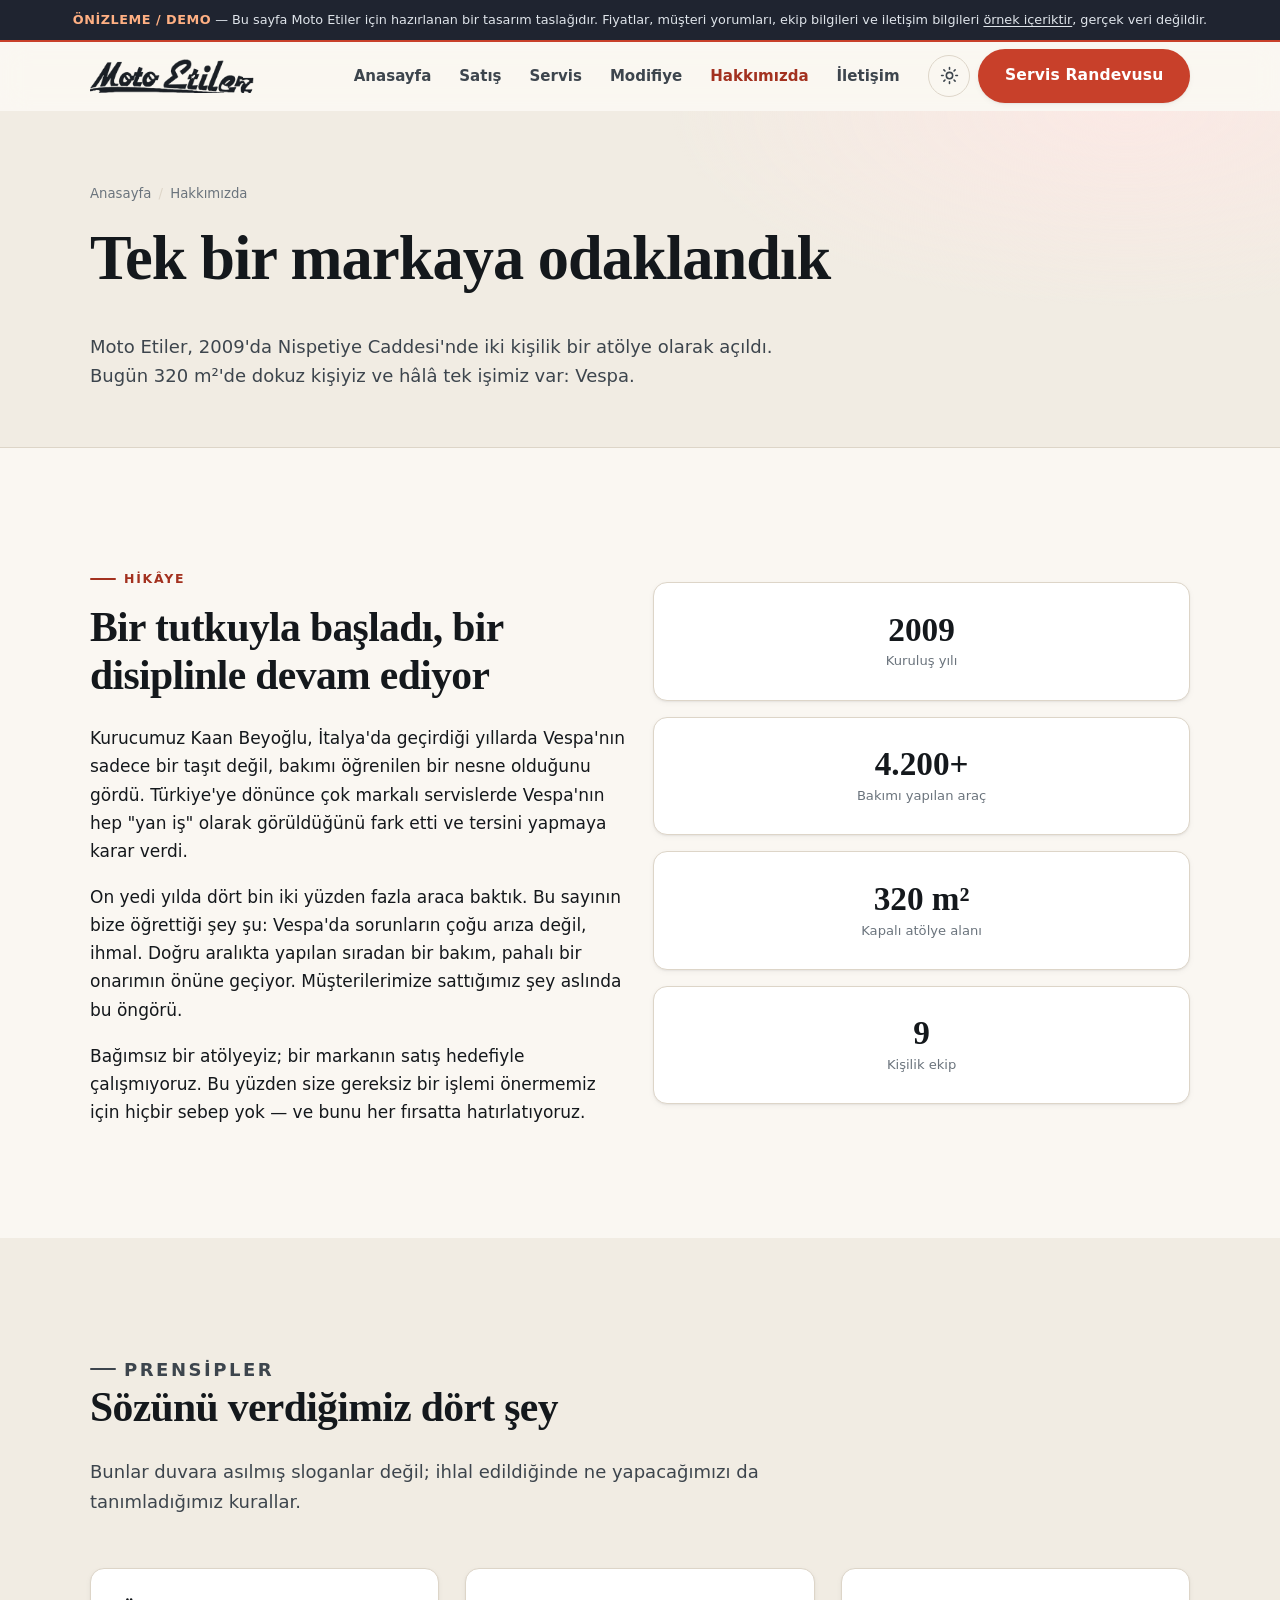
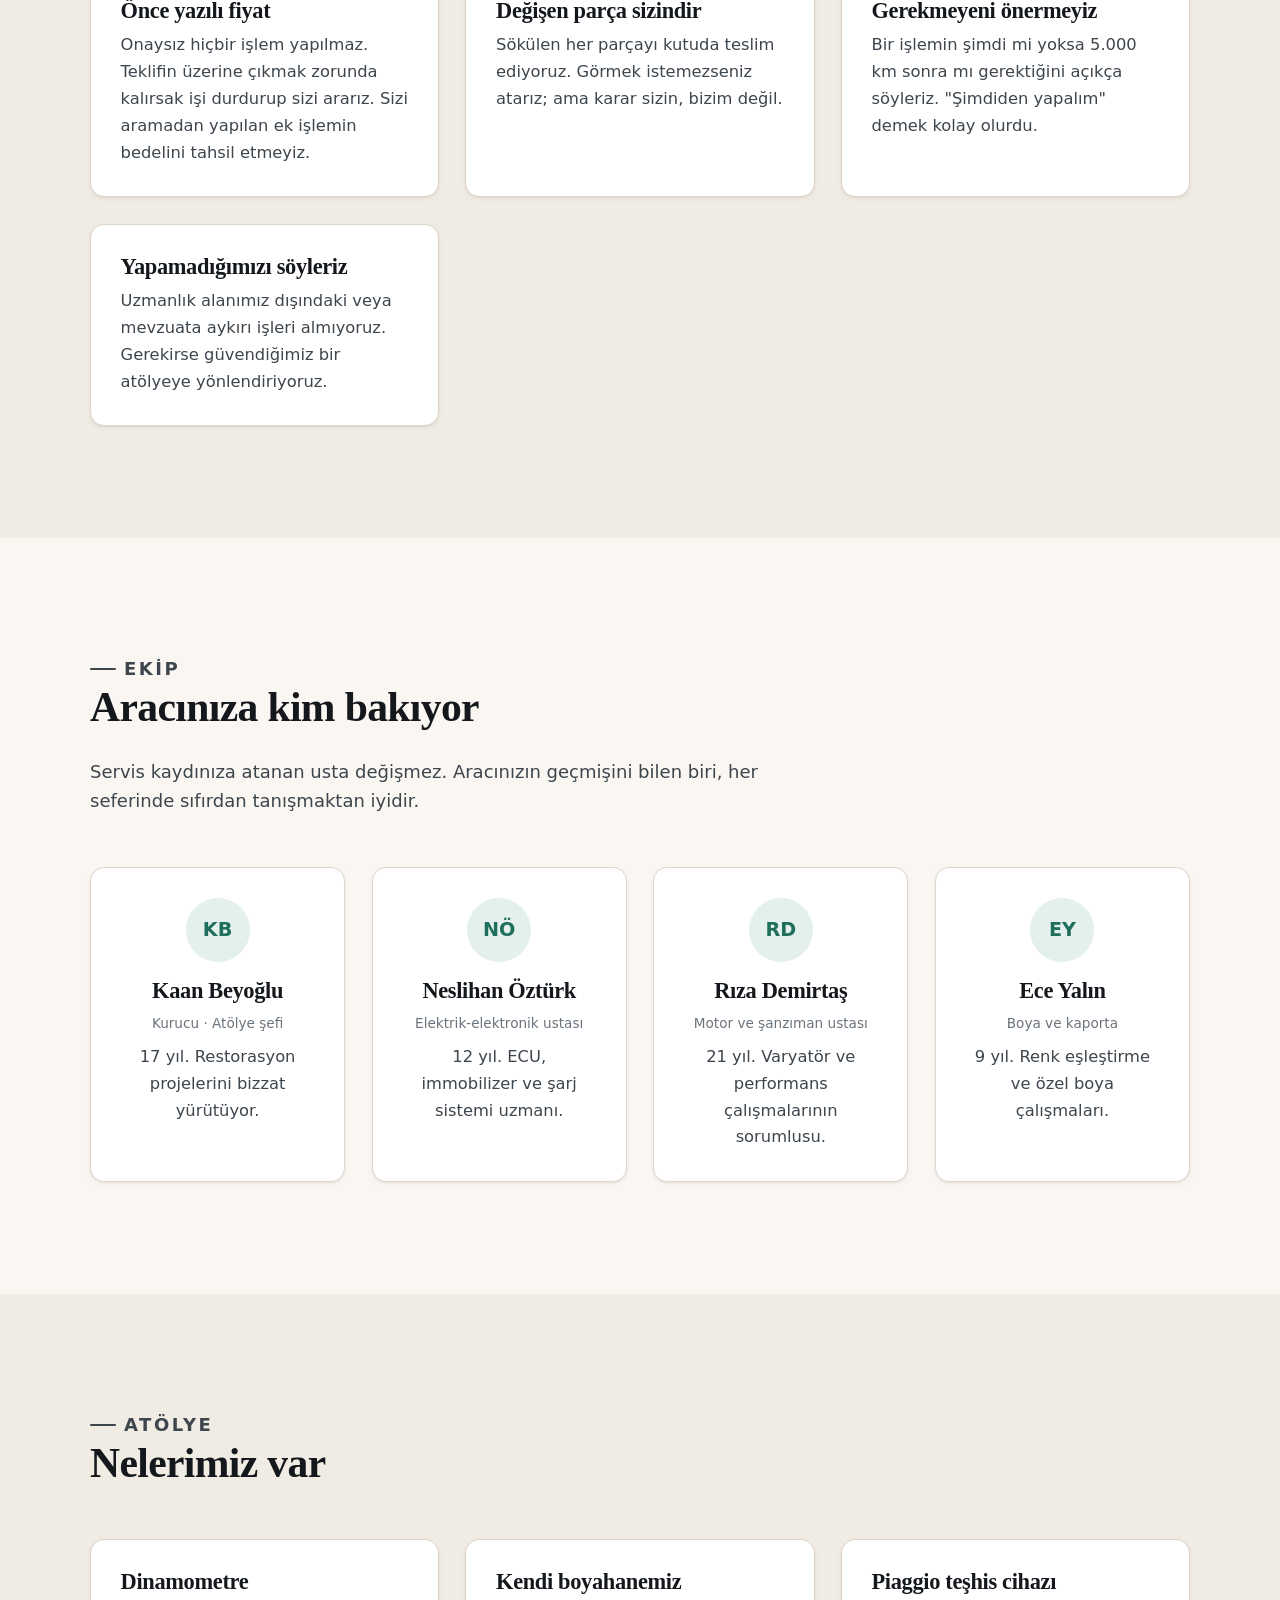
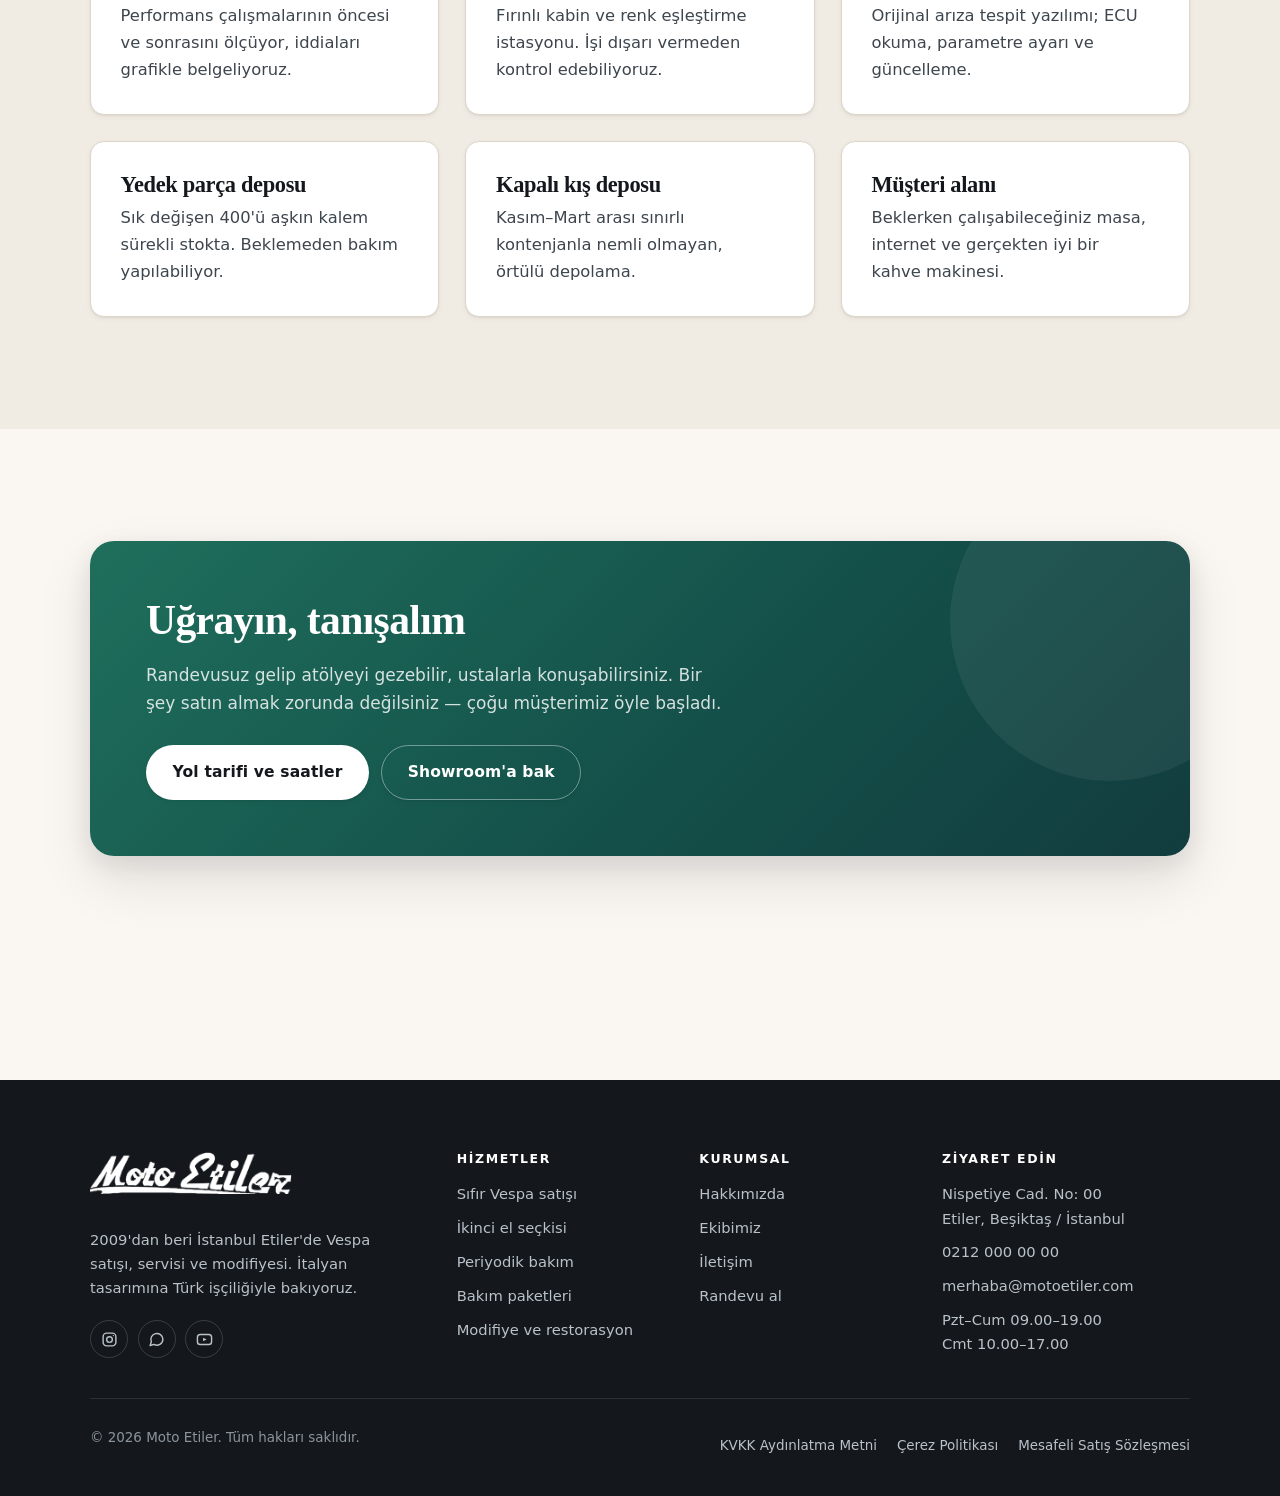
==== hakkimizda.html @ 1ce91ab4 "Moto Etiler — Vespa satis, servis ve modifiye sitesi (onizleme) 6 sayfalik duyarli statik site. Hari" ====
<!DOCTYPE html>
<html lang="tr">
<head>
<meta charset="utf-8">
<meta name="viewport" content="width=device-width, initial-scale=1">
<meta name="robots" content="noindex, nofollow">
<title>Hakkımızda — Etiler'in Vespa Atölyesi | Moto Etiler</title>
<meta name="description" content="2009'dan beri İstanbul Etiler'de yalnızca Vespa ve Piaggio ailesine bakan bağımsız atölye. Ekibimiz, atölyemiz ve çalışma prensiplerimiz.">
<meta name="theme-color" content="#faf7f2" media="(prefers-color-scheme: light)">
<meta name="theme-color" content="#101418" media="(prefers-color-scheme: dark)">
<link rel="canonical" href="https://motoetiler.com/hakkimizda.html">
<meta property="og:type" content="website">
<meta property="og:locale" content="tr_TR">
<meta property="og:title" content="Hakkımızda | Moto Etiler">
<meta property="og:description" content="2009'dan beri Etiler'de Vespa'ya adanmış bağımsız atölye.">
<link rel="icon" href="data:image/svg+xml,%3Csvg xmlns='http://www.w3.org/2000/svg' viewBox='0 0 32 32'%3E%3Crect width='32' height='32' rx='8' fill='%23c8402a'/%3E%3Ctext x='16' y='22' font-family='Georgia,serif' font-size='17' font-weight='700' fill='%23fff' text-anchor='middle'%3EM%3C/text%3E%3C/svg%3E">
<link rel="stylesheet" href="assets/css/style.css">
</head>
<body>

<a class="skip-link" href="#main">İçeriğe geç</a>

<div class="demo-banner" role="note">
  <strong>ÖNİZLEME / DEMO</strong> — Bu sayfa Moto Etiler için hazırlanan bir tasarım taslağıdır.
  Fiyatlar, müşteri yorumları, ekip bilgileri ve iletişim bilgileri <em>örnek içeriktir</em>, gerçek veri değildir.
</div>

<header class="site-header">
  <nav class="wrap nav" aria-label="Ana menü">
    <a class="brand" href="index.html" aria-label="Moto Etiler — anasayfa">
      <img class="brand__logo brand__logo--ink" src="assets/img/logo-motoetiler.png"
           alt="Moto Etiler" width="900" height="187">
      <img class="brand__logo brand__logo--light" src="assets/img/logo-motoetiler-light.png"
           alt="" aria-hidden="true" width="900" height="187">
    </a>

    <ul class="nav__links" id="primary-nav">
      <li><a href="index.html">Anasayfa</a></li>
      <li><a href="satis.html">Satış</a></li>
      <li><a href="servis.html">Servis</a></li>
      <li><a href="modifiye.html">Modifiye</a></li>
      <li><a href="hakkimizda.html">Hakkımızda</a></li>
      <li><a href="iletisim.html">İletişim</a></li>
    </ul>

    <div class="nav__actions">
      <button class="icon-btn" type="button" data-theme-toggle aria-pressed="false" title="Koyu temaya geç">
        <span class="visually-hidden">Temayı değiştir</span>
        <svg viewBox="0 0 24 24" fill="none" stroke="currentColor" stroke-width="2" stroke-linecap="round" aria-hidden="true">
          <circle cx="12" cy="12" r="4"/><path d="M12 2v2M12 20v2M4.9 4.9l1.4 1.4M17.7 17.7l1.4 1.4M2 12h2M20 12h2M4.9 19.1l1.4-1.4M17.7 6.3l1.4-1.4"/>
        </svg>
      </button>
      <a class="btn nav__cta" href="iletisim.html#randevu">Servis Randevusu</a>
      <button class="icon-btn nav__toggle" type="button" data-nav-toggle aria-expanded="false" aria-controls="primary-nav">
        <span class="visually-hidden">Menüyü aç</span>
        <svg viewBox="0 0 24 24" fill="none" stroke="currentColor" stroke-width="2" stroke-linecap="round" aria-hidden="true"><path d="M3 6h18M3 12h18M3 18h18"/></svg>
      </button>
    </div>
  </nav>
</header>

<main id="main">

  <section class="page-head">
    <div class="wrap">
      <ol class="breadcrumb">
        <li><a href="index.html">Anasayfa</a></li>
        <li>Hakkımızda</li>
      </ol>
      <h1>Tek bir markaya odaklandık</h1>
      <p>Moto Etiler, 2009'da Nispetiye Caddesi'nde iki kişilik bir atölye olarak açıldı. Bugün 320 m²'de dokuz kişiyiz ve hâlâ tek işimiz var: Vespa.</p>
    </div>
  </section>

  <section class="section">
    <div class="wrap grid grid--2" style="align-items:center">
      <div>
        <p class="eyebrow">Hikâye</p>
        <h2>Bir tutkuyla başladı, bir disiplinle devam ediyor</h2>
        <p>Kurucumuz Kaan Beyoğlu, İtalya'da geçirdiği yıllarda Vespa'nın sadece bir taşıt değil, bakımı öğrenilen bir nesne olduğunu gördü. Türkiye'ye dönünce çok markalı servislerde Vespa'nın hep "yan iş" olarak görüldüğünü fark etti ve tersini yapmaya karar verdi.</p>
        <p>On yedi yılda dört bin iki yüzden fazla araca baktık. Bu sayının bize öğrettiği şey şu: Vespa'da sorunların çoğu arıza değil, ihmal. Doğru aralıkta yapılan sıradan bir bakım, pahalı bir onarımın önüne geçiyor. Müşterilerimize sattığımız şey aslında bu öngörü.</p>
        <p>Bağımsız bir atölyeyiz; bir markanın satış hedefiyle çalışmıyoruz. Bu yüzden size gereksiz bir işlemi önermemiz için hiçbir sebep yok — ve bunu her fırsatta hatırlatıyoruz.</p>
      </div>

      <div>
        <div class="grid grid--2" style="gap:1rem">
          <div class="card" style="text-align:center">
            <span class="stat__num">2009</span>
            <span class="stat__label">Kuruluş yılı</span>
          </div>
          <div class="card" style="text-align:center">
            <span class="stat__num" data-count-to="4200" data-suffix="+">0</span>
            <span class="stat__label">Bakımı yapılan araç</span>
          </div>
          <div class="card" style="text-align:center">
            <span class="stat__num" data-count-to="320" data-suffix=" m²">0</span>
            <span class="stat__label">Kapalı atölye alanı</span>
          </div>
          <div class="card" style="text-align:center">
            <span class="stat__num" data-count-to="9">0</span>
            <span class="stat__label">Kişilik ekip</span>
          </div>
        </div>
      </div>
    </div>
  </section>

  <!-- Değerler -->
  <section class="section section--tint">
    <div class="wrap">
      <div class="section-head">
        <p class="eyebrow">Prensipler</p>
        <h2>Sözünü verdiğimiz dört şey</h2>
        <p>Bunlar duvara asılmış sloganlar değil; ihlal edildiğinde ne yapacağımızı da tanımladığımız kurallar.</p>
      </div>

      <div class="grid grid--2">
        <article class="card reveal">
          <h3>Önce yazılı fiyat</h3>
          <p>Onaysız hiçbir işlem yapılmaz. Teklifin üzerine çıkmak zorunda kalırsak işi durdurup sizi ararız. Sizi aramadan yapılan ek işlemin bedelini tahsil etmeyiz.</p>
        </article>
        <article class="card reveal">
          <h3>Değişen parça sizindir</h3>
          <p>Sökülen her parçayı kutuda teslim ediyoruz. Görmek istemezseniz atarız; ama karar sizin, bizim değil.</p>
        </article>
        <article class="card reveal">
          <h3>Gerekmeyeni önermeyiz</h3>
          <p>Bir işlemin şimdi mi yoksa 5.000 km sonra mı gerektiğini açıkça söyleriz. "Şimdiden yapalım" demek kolay olurdu.</p>
        </article>
        <article class="card reveal">
          <h3>Yapamadığımızı söyleriz</h3>
          <p>Uzmanlık alanımız dışındaki veya mevzuata aykırı işleri almıyoruz. Gerekirse güvendiğimiz bir atölyeye yönlendiriyoruz.</p>
        </article>
      </div>
    </div>
  </section>

  <!-- Ekip -->
  <section class="section" id="ekip">
    <div class="wrap">
      <div class="section-head">
        <p class="eyebrow">Ekip</p>
        <h2>Aracınıza kim bakıyor</h2>
        <p>Servis kaydınıza atanan usta değişmez. Aracınızın geçmişini bilen biri, her seferinde sıfırdan tanışmaktan iyidir.</p>
      </div>

      <div class="grid grid--4">
        <article class="card reveal" style="text-align:center">
          <span class="avatar" style="width:64px;height:64px;font-size:1.2rem;margin:0 auto 1rem" aria-hidden="true">KB</span>
          <h3>Kaan Beyoğlu</h3>
          <p style="font-size:.85rem;color:var(--ink-3);margin-bottom:.6rem">Kurucu · Atölye şefi</p>
          <p>17 yıl. Restorasyon projelerini bizzat yürütüyor.</p>
        </article>
        <article class="card reveal" style="text-align:center">
          <span class="avatar" style="width:64px;height:64px;font-size:1.2rem;margin:0 auto 1rem" aria-hidden="true">NÖ</span>
          <h3>Neslihan Öztürk</h3>
          <p style="font-size:.85rem;color:var(--ink-3);margin-bottom:.6rem">Elektrik-elektronik ustası</p>
          <p>12 yıl. ECU, immobilizer ve şarj sistemi uzmanı.</p>
        </article>
        <article class="card reveal" style="text-align:center">
          <span class="avatar" style="width:64px;height:64px;font-size:1.2rem;margin:0 auto 1rem" aria-hidden="true">RD</span>
          <h3>Rıza Demirtaş</h3>
          <p style="font-size:.85rem;color:var(--ink-3);margin-bottom:.6rem">Motor ve şanzıman ustası</p>
          <p>21 yıl. Varyatör ve performans çalışmalarının sorumlusu.</p>
        </article>
        <article class="card reveal" style="text-align:center">
          <span class="avatar" style="width:64px;height:64px;font-size:1.2rem;margin:0 auto 1rem" aria-hidden="true">EY</span>
          <h3>Ece Yalın</h3>
          <p style="font-size:.85rem;color:var(--ink-3);margin-bottom:.6rem">Boya ve kaporta</p>
          <p>9 yıl. Renk eşleştirme ve özel boya çalışmaları.</p>
        </article>
      </div>
    </div>
  </section>

  <!-- Atölye -->
  <section class="section section--tint">
    <div class="wrap">
      <div class="section-head">
        <p class="eyebrow">Atölye</p>
        <h2>Nelerimiz var</h2>
      </div>
      <div class="grid grid--3">
        <article class="card reveal">
          <h3>Dinamometre</h3>
          <p>Performans çalışmalarının öncesi ve sonrasını ölçüyor, iddiaları grafikle belgeliyoruz.</p>
        </article>
        <article class="card reveal">
          <h3>Kendi boyahanemiz</h3>
          <p>Fırınlı kabin ve renk eşleştirme istasyonu. İşi dışarı vermeden kontrol edebiliyoruz.</p>
        </article>
        <article class="card reveal">
          <h3>Piaggio teşhis cihazı</h3>
          <p>Orijinal arıza tespit yazılımı; ECU okuma, parametre ayarı ve güncelleme.</p>
        </article>
        <article class="card reveal">
          <h3>Yedek parça deposu</h3>
          <p>Sık değişen 400'ü aşkın kalem sürekli stokta. Beklemeden bakım yapılabiliyor.</p>
        </article>
        <article class="card reveal">
          <h3>Kapalı kış deposu</h3>
          <p>Kasım–Mart arası sınırlı kontenjanla nemli olmayan, örtülü depolama.</p>
        </article>
        <article class="card reveal">
          <h3>Müşteri alanı</h3>
          <p>Beklerken çalışabileceğiniz masa, internet ve gerçekten iyi bir kahve makinesi.</p>
        </article>
      </div>
    </div>
  </section>

  <section class="section">
    <div class="wrap">
      <div class="cta-band reveal">
        <h2>Uğrayın, tanışalım</h2>
        <p>Randevusuz gelip atölyeyi gezebilir, ustalarla konuşabilirsiniz. Bir şey satın almak zorunda değilsiniz — çoğu müşterimiz öyle başladı.</p>
        <div class="btn-row">
          <a class="btn btn--light" href="iletisim.html">Yol tarifi ve saatler</a>
          <a class="btn btn--light" href="satis.html" style="--btn-bg:transparent;--btn-fg:#fff;border-color:rgba(255,255,255,.4)">Showroom'a bak</a>
        </div>
      </div>
    </div>
  </section>

</main>

<footer class="site-footer">
  <div class="wrap">
    <div class="footer__grid">
      <div class="footer__about">
        <a class="brand" href="index.html" aria-label="Moto Etiler — anasayfa">
          <img class="brand__logo brand__logo--footer" src="assets/img/logo-motoetiler-light.png"
               alt="Moto Etiler" width="900" height="187">
        </a>
        <p>2009'dan beri İstanbul Etiler'de Vespa satışı, servisi ve modifiyesi. İtalyan tasarımına Türk işçiliğiyle bakıyoruz.</p>
        <div class="socials">
          <a href="https://instagram.com/" aria-label="Instagram" rel="noopener"><svg viewBox="0 0 24 24" fill="none" stroke="currentColor" stroke-width="2" aria-hidden="true"><rect x="3" y="3" width="18" height="18" rx="5"/><circle cx="12" cy="12" r="4"/><circle cx="17.5" cy="6.5" r="1" fill="currentColor" stroke="none"/></svg></a>
          <a href="https://wa.me/902120000000" aria-label="WhatsApp" rel="noopener"><svg viewBox="0 0 24 24" fill="none" stroke="currentColor" stroke-width="2" stroke-linecap="round" stroke-linejoin="round" aria-hidden="true"><path d="M21 11.5a8.5 8.5 0 0 1-12.6 7.4L3 20.5l1.7-5.2A8.5 8.5 0 1 1 21 11.5z"/></svg></a>
          <a href="https://youtube.com/" aria-label="YouTube" rel="noopener"><svg viewBox="0 0 24 24" fill="none" stroke="currentColor" stroke-width="2" stroke-linejoin="round" aria-hidden="true"><rect x="2" y="5" width="20" height="14" rx="4"/><path d="M10 9.5l5 2.5-5 2.5z" fill="currentColor" stroke="none"/></svg></a>
        </div>
      </div>
      <div>
        <h4>Hizmetler</h4>
        <ul>
          <li><a href="satis.html">Sıfır Vespa satışı</a></li>
          <li><a href="satis.html#ikinci-el">İkinci el seçkisi</a></li>
          <li><a href="servis.html">Periyodik bakım</a></li>
          <li><a href="servis.html#paketler">Bakım paketleri</a></li>
          <li><a href="modifiye.html">Modifiye ve restorasyon</a></li>
        </ul>
      </div>
      <div>
        <h4>Kurumsal</h4>
        <ul>
          <li><a href="hakkimizda.html">Hakkımızda</a></li>
          <li><a href="hakkimizda.html#ekip">Ekibimiz</a></li>
          <li><a href="iletisim.html">İletişim</a></li>
          <li><a href="iletisim.html#randevu">Randevu al</a></li>
        </ul>
      </div>
      <div>
        <h4>Ziyaret edin</h4>
        <ul>
          <li>Nispetiye Cad. No: 00<br>Etiler, Beşiktaş / İstanbul</li>
          <li><a href="tel:+902120000000">0212 000 00 00</a></li>
          <li><a href="mailto:merhaba@motoetiler.com">merhaba@motoetiler.com</a></li>
          <li>Pzt–Cum 09.00–19.00<br>Cmt 10.00–17.00</li>
        </ul>
      </div>
    </div>
    <div class="footer__bottom">
      <p>© <span data-year>2026</span> Moto Etiler. Tüm hakları saklıdır.</p>
      <ul class="footer__legal">
        <li><a href="#">KVKK Aydınlatma Metni</a></li>
        <li><a href="#">Çerez Politikası</a></li>
        <li><a href="#">Mesafeli Satış Sözleşmesi</a></li>
      </ul>
    </div>
  </div>
</footer>

<div class="action-bar">
  <a class="btn btn--ghost" href="tel:+902120000000">Ara</a>
  <a class="btn" href="https://wa.me/902120000000" rel="noopener">WhatsApp</a>
  <a class="btn btn--ghost" href="iletisim.html#randevu">Randevu</a>
</div>

<script src="assets/js/main.js" defer></script>
</body>
</html>
---- assets/css/style.css ----
/* ==========================================================================
   Moto Etiler — Vespa Satış · Servis · Modifiye
   Tek dosya stil sistemi. Harici bağımlılık yok.
   ========================================================================== */

/* ---------- 1. Tasarım jetonları ---------- */
:root {
  /* Renk */
  --paper:        #faf7f2;
  --paper-2:      #f1ece3;
  --paper-3:      #e5ded2;
  --ink:          #14181c;
  --ink-2:        #3d454d;
  --ink-3:        #6b747d;
  --line:         #ddd5c8;
  --accent:       #c8402a;
  --accent-ink:   #a3311f;
  --accent-soft:  #fbe9e5;
  --verde:        #1f6f5c;
  --verde-soft:   #e3f0ec;
  --card:         #ffffff;
  --shadow-sm:    0 1px 2px rgba(20, 24, 28, .06), 0 2px 6px rgba(20, 24, 28, .04);
  --shadow-md:    0 4px 12px rgba(20, 24, 28, .07), 0 12px 28px rgba(20, 24, 28, .06);
  --shadow-lg:    0 8px 24px rgba(20, 24, 28, .09), 0 24px 56px rgba(20, 24, 28, .10);

  /* Tipografi */
  --font-display: "Georgia", "Times New Roman", serif;
  --font-body:    system-ui, -apple-system, "Segoe UI", Roboto, "Helvetica Neue", Arial, sans-serif;

  /* Ölçü */
  --wrap:         1180px;
  --wrap-narrow:  760px;
  --radius:       14px;
  --radius-sm:    8px;
  --radius-lg:    24px;
  --gutter:       clamp(1.15rem, 4vw, 2.5rem);
  --section-y:    clamp(3.5rem, 9vw, 7rem);

  --header-h:     68px;
}

@media (prefers-color-scheme: dark) {
  :root:not([data-theme="light"]) {
    --paper:       #101418;
    --paper-2:     #171c21;
    --paper-3:     #1f252b;
    --ink:         #eef1f4;
    --ink-2:       #b9c1c9;
    --ink-3:       #8b949d;
    --line:        #2a3138;
    --accent:      #f26a4f;
    --accent-ink:  #ff8368;
    --accent-soft: #2a1a16;
    --verde:       #4fbfa2;
    --verde-soft:  #14251f;
    --card:        #171c21;
    --shadow-sm:   0 1px 2px rgba(0, 0, 0, .4);
    --shadow-md:   0 4px 12px rgba(0, 0, 0, .45);
    --shadow-lg:   0 8px 24px rgba(0, 0, 0, .5), 0 24px 56px rgba(0, 0, 0, .4);
  }
}

:root[data-theme="dark"] {
  --paper:       #101418;
  --paper-2:     #171c21;
  --paper-3:     #1f252b;
  --ink:         #eef1f4;
  --ink-2:       #b9c1c9;
  --ink-3:       #8b949d;
  --line:        #2a3138;
  --accent:      #f26a4f;
  --accent-ink:  #ff8368;
  --accent-soft: #2a1a16;
  --verde:       #4fbfa2;
  --verde-soft:  #14251f;
  --card:        #171c21;
  --shadow-sm:   0 1px 2px rgba(0, 0, 0, .4);
  --shadow-md:   0 4px 12px rgba(0, 0, 0, .45);
  --shadow-lg:   0 8px 24px rgba(0, 0, 0, .5), 0 24px 56px rgba(0, 0, 0, .4);
}

/* ---------- 2. Sıfırlama ve temel ---------- */
*, *::before, *::after { box-sizing: border-box; }

html {
  -webkit-text-size-adjust: 100%;
  scroll-behavior: smooth;
  scroll-padding-top: calc(var(--header-h) + 1rem);
}

@media (prefers-reduced-motion: reduce) {
  html { scroll-behavior: auto; }
  *, *::before, *::after {
    animation-duration: .01ms !important;
    animation-iteration-count: 1 !important;
    transition-duration: .01ms !important;
  }
}

body {
  margin: 0;
  background: var(--paper);
  color: var(--ink);
  font-family: var(--font-body);
  font-size: clamp(1rem, .97rem + .15vw, 1.0625rem);
  line-height: 1.65;
  -webkit-font-smoothing: antialiased;
  overflow-x: hidden;
}

img, svg, video { max-width: 100%; height: auto; display: block; }
button, input, select, textarea { font: inherit; color: inherit; }

/* Filtreleme .card gibi display:flex kuralları [hidden]'ı ezmesin. */
[hidden] { display: none !important; }

h1, h2, h3, h4 {
  font-family: var(--font-display);
  font-weight: 700;
  line-height: 1.15;
  letter-spacing: -.015em;
  margin: 0 0 .6em;
  text-wrap: balance;
}

h1 { font-size: clamp(2.1rem, 1.4rem + 3.4vw, 3.9rem); }
h2 { font-size: clamp(1.65rem, 1.25rem + 1.9vw, 2.6rem); }
h3 { font-size: clamp(1.15rem, 1.05rem + .5vw, 1.4rem); }

p { margin: 0 0 1.1em; text-wrap: pretty; }
p:last-child { margin-bottom: 0; }

a { color: var(--accent-ink); text-decoration-thickness: 1px; text-underline-offset: 3px; }
a:hover { color: var(--accent); }

:focus-visible {
  outline: 3px solid var(--accent);
  outline-offset: 3px;
  border-radius: 4px;
}

.skip-link {
  position: absolute;
  left: 1rem; top: -100px;
  z-index: 999;
  background: var(--ink);
  color: var(--paper);
  padding: .7rem 1.1rem;
  border-radius: var(--radius-sm);
  text-decoration: none;
  transition: top .18s ease;
}
.skip-link:focus { top: 1rem; color: var(--paper); }

.visually-hidden {
  position: absolute !important;
  width: 1px; height: 1px;
  margin: -1px; padding: 0;
  overflow: hidden;
  clip: rect(0 0 0 0);
  white-space: nowrap;
  border: 0;
}

/* ---------- 3. Yerleşim yardımcıları ---------- */
.wrap {
  width: 100%;
  max-width: var(--wrap);
  margin-inline: auto;
  padding-inline: var(--gutter);
}
.wrap--narrow { max-width: var(--wrap-narrow); }

.section { padding-block: var(--section-y); }
.section--tint { background: var(--paper-2); }
.section--ink  { background: var(--ink); color: var(--paper); }
.section--ink h2, .section--ink h3 { color: var(--paper); }

.section-head { max-width: 62ch; margin-bottom: clamp(2rem, 4vw, 3.25rem); }
.section-head--center { margin-inline: auto; text-align: center; }
.section-head p { color: var(--ink-2); font-size: 1.06em; margin-bottom: 0; }
.section--ink .section-head p { color: #b9c1c9; }

.eyebrow {
  display: inline-flex;
  align-items: center;
  gap: .5rem;
  font-family: var(--font-body);
  font-size: .78rem;
  font-weight: 700;
  letter-spacing: .14em;
  text-transform: uppercase;
  color: var(--accent-ink);
  margin-bottom: .9rem;
}
.eyebrow::before {
  content: "";
  width: 26px; height: 2px;
  background: currentColor;
  border-radius: 2px;
}
.section--ink .eyebrow { color: var(--accent); }

/* ---------- 4. Butonlar ---------- */
.btn {
  --btn-bg: var(--accent);
  --btn-fg: #fff;
  display: inline-flex;
  align-items: center;
  justify-content: center;
  gap: .55rem;
  padding: .85rem 1.6rem;
  min-height: 48px;
  background: var(--btn-bg);
  color: var(--btn-fg);
  border: 1px solid transparent;
  border-radius: 999px;
  font-size: .97rem;
  font-weight: 650;
  letter-spacing: .01em;
  text-decoration: none;
  cursor: pointer;
  transition: transform .16s ease, box-shadow .16s ease, background-color .16s ease;
  box-shadow: var(--shadow-sm);
}
.btn:hover {
  color: var(--btn-fg);
  transform: translateY(-2px);
  box-shadow: var(--shadow-md);
}
.btn:active { transform: translateY(0); }

.btn--ghost {
  --btn-bg: transparent;
  --btn-fg: var(--ink);
  border-color: var(--line);
  box-shadow: none;
}
.btn--ghost:hover { background: var(--paper-2); border-color: var(--ink-3); }

.btn--light {
  --btn-bg: #fff;
  --btn-fg: #14181c;
}

.btn--wide { width: 100%; }

.btn-row {
  display: flex;
  flex-wrap: wrap;
  gap: .75rem;
  margin-top: 1.75rem;
}

/* ---------- 4b. Demo/önizleme şeridi ----------
   Yayına alırken: her sayfadaki .demo-banner <div>'ini ve
   <meta name="robots" content="noindex, nofollow"> satırını silin. */
.demo-banner {
  background: #1f2430;
  color: #dfe4ea;
  font-size: .8rem;
  line-height: 1.5;
  text-align: center;
  padding: .65rem 1rem;
  border-bottom: 2px solid var(--accent);
}
.demo-banner strong { color: #ffb083; letter-spacing: .04em; }
.demo-banner em { font-style: normal; text-decoration: underline; text-underline-offset: 2px; }

/* ---------- 5. Başlık / navigasyon ---------- */
.site-header {
  position: sticky;
  top: 0;
  z-index: 100;
  background: var(--paper);
  background: color-mix(in srgb, var(--paper) 88%, transparent);
  backdrop-filter: saturate(180%) blur(14px);
  -webkit-backdrop-filter: saturate(180%) blur(14px);
  border-bottom: 1px solid transparent;
  transition: border-color .2s ease, box-shadow .2s ease;
}
.site-header.is-stuck {
  border-bottom-color: var(--line);
  box-shadow: var(--shadow-sm);
}

.nav {
  display: flex;
  align-items: center;
  gap: 1rem;
  min-height: var(--header-h);
}

.brand {
  display: inline-flex;
  align-items: center;
  gap: .6rem;
  text-decoration: none;
  color: var(--ink);
  margin-right: auto;
  flex-shrink: 0;
}
.brand:hover { color: var(--ink); }
.brand__mark { width: 38px; height: 38px; flex-shrink: 0; }

/* Tabeladan alınan gerçek "Moto Etiler" wordmark'ı.
   Koyu temada beyaz varyanta geçer; alt bilgi zemini her zaman koyu
   olduğu için orada doğrudan beyaz varyant kullanılır. */
.brand__logo { height: 34px; width: auto; flex-shrink: 0; }
.brand__logo--light { display: none; }

@media (prefers-color-scheme: dark) {
  :root:not([data-theme="light"]) .brand__logo--ink   { display: none; }
  :root:not([data-theme="light"]) .brand__logo--light { display: block; }
}
:root[data-theme="dark"]  .brand__logo--ink   { display: none; }
:root[data-theme="dark"]  .brand__logo--light { display: block; }
:root[data-theme="light"] .brand__logo--ink   { display: block; }
:root[data-theme="light"] .brand__logo--light { display: none; }

.brand__logo--footer { display: block; height: 42px; margin-bottom: 1.1rem; }
.brand__text { display: flex; flex-direction: column; line-height: 1.05; }
.brand__name {
  font-family: var(--font-display);
  font-size: 1.22rem;
  font-weight: 700;
  letter-spacing: -.02em;
}
.brand__tag {
  font-size: .62rem;
  font-weight: 700;
  letter-spacing: .18em;
  text-transform: uppercase;
  color: var(--ink-3);
}

.nav__links {
  display: flex;
  align-items: center;
  gap: .15rem;
  list-style: none;
  margin: 0;
  padding: 0;
}
.nav__links a {
  display: block;
  padding: .55rem .8rem;
  border-radius: var(--radius-sm);
  color: var(--ink-2);
  font-size: .94rem;
  font-weight: 550;
  text-decoration: none;
  transition: color .15s ease, background-color .15s ease;
}
.nav__links a:hover { color: var(--ink); background: var(--paper-2); }
.nav__links a[aria-current="page"] { color: var(--accent-ink); font-weight: 700; }

.nav__actions { display: flex; align-items: center; gap: .5rem; }

.icon-btn {
  display: inline-grid;
  place-items: center;
  width: 42px; height: 42px;
  background: transparent;
  border: 1px solid var(--line);
  border-radius: 50%;
  cursor: pointer;
  color: var(--ink-2);
  transition: background-color .15s ease, color .15s ease, border-color .15s ease;
}
.icon-btn:hover { background: var(--paper-2); color: var(--ink); border-color: var(--ink-3); }
.icon-btn svg { width: 19px; height: 19px; }

.nav__toggle { display: none; }

/* Mobil menü */
@media (max-width: 900px) {
  .nav__toggle { display: inline-grid; }

  .nav__links {
    position: fixed;
    inset: var(--header-h) 0 auto 0;
    flex-direction: column;
    align-items: stretch;
    gap: .2rem;
    padding: 1rem var(--gutter) 1.5rem;
    background: var(--paper);
    border-bottom: 1px solid var(--line);
    box-shadow: var(--shadow-lg);
    transform: translateY(-8px);
    opacity: 0;
    visibility: hidden;
    transition: opacity .2s ease, transform .2s ease, visibility .2s;
  }
  .nav__links.is-open { transform: translateY(0); opacity: 1; visibility: visible; }
  .nav__links a { padding: .85rem .75rem; font-size: 1.05rem; }
  .nav__cta { display: none; }
}

@media (min-width: 901px) {
  .nav__links { display: flex !important; }
}

/* ---------- 6. Kahraman bölümü ---------- */
.hero {
  position: relative;
  overflow: hidden;
  padding-block: clamp(3rem, 7vw, 5.5rem) clamp(3.5rem, 8vw, 6rem);
  background:
    radial-gradient(900px 420px at 82% 12%, var(--accent-soft), transparent 62%),
    radial-gradient(700px 380px at 8% 88%, var(--verde-soft), transparent 60%),
    var(--paper);
}

.hero__grid {
  display: grid;
  gap: clamp(2.5rem, 5vw, 4rem);
  align-items: center;
}
@media (min-width: 950px) {
  .hero__grid { grid-template-columns: 1.05fr .95fr; }
}

.hero__badge {
  display: inline-flex;
  align-items: center;
  gap: .5rem;
  padding: .38rem .85rem .38rem .5rem;
  background: var(--card);
  border: 1px solid var(--line);
  border-radius: 999px;
  font-size: .82rem;
  font-weight: 600;
  color: var(--ink-2);
  box-shadow: var(--shadow-sm);
  margin-bottom: 1.4rem;
}
.hero__badge b { color: var(--ink); }
.dot {
  width: 8px; height: 8px;
  border-radius: 50%;
  background: var(--verde);
  box-shadow: 0 0 0 4px color-mix(in srgb, var(--verde) 22%, transparent);
  flex-shrink: 0;
}

.hero h1 { margin-bottom: .45em; }
.hero h1 em {
  font-style: italic;
  color: var(--accent-ink);
}
.hero__lead {
  font-size: clamp(1.05rem, 1rem + .35vw, 1.22rem);
  color: var(--ink-2);
  max-width: 52ch;
}

.hero__stats {
  display: grid;
  grid-template-columns: repeat(3, minmax(0, 1fr));
  gap: 1rem;
  margin-top: 2.6rem;
  padding-top: 2rem;
  border-top: 1px solid var(--line);
}
.stat__num {
  display: block;
  font-family: var(--font-display);
  font-size: clamp(1.5rem, 1.2rem + 1.1vw, 2.1rem);
  font-weight: 700;
  color: var(--ink);
  line-height: 1;
}
.stat__label {
  display: block;
  margin-top: .4rem;
  font-size: .82rem;
  color: var(--ink-3);
  line-height: 1.35;
}

.hero__art {
  position: relative;
  border-radius: var(--radius-lg);
  overflow: hidden;
  box-shadow: var(--shadow-lg);
  background: linear-gradient(150deg, #1f6f5c 0%, #14514a 55%, #0f3a3c 100%);
  aspect-ratio: 5 / 4;
  display: grid;
  place-items: center;
  padding: clamp(1.5rem, 4vw, 3rem);
}
/* Yalnızca doğrudan çocuk: not kutusundaki küçük ikonu esnetmesin. */
.hero__art > svg { width: 100%; height: auto; filter: drop-shadow(0 18px 30px rgba(0,0,0,.28)); }

/* Gerçek fotoğraf yuvası.
   assets/img/hero.jpg konulduğunda çizimin üstünü kaplar.
   Dosya yoksa main.js <img>'i kaldırır ve çizim görünür kalır. */
.hero__art-photo {
  position: absolute;
  inset: 0;
  z-index: 1;
  width: 100%;
  height: 100%;
  object-fit: cover;
}
.hero__art-note { z-index: 2; }

.hero__art-note {
  position: absolute;
  left: 1rem; bottom: 1rem;
  right: 1rem;
  display: flex;
  align-items: center;
  gap: .65rem;
  padding: .7rem .95rem;
  background: color-mix(in srgb, #fff 92%, transparent);
  color: #14181c;
  border-radius: var(--radius);
  font-size: .84rem;
  line-height: 1.35;
  box-shadow: var(--shadow-md);
  backdrop-filter: blur(8px);
}
.hero__art-note strong { display: block; font-size: .9rem; }

/* ---------- 7. Kartlar ve ızgaralar ---------- */
.grid { display: grid; gap: clamp(1rem, 2.2vw, 1.65rem); }
.grid--2 { grid-template-columns: repeat(auto-fit, minmax(min(100%, 320px), 1fr)); }
.grid--3 { grid-template-columns: repeat(auto-fit, minmax(min(100%, 290px), 1fr)); }
.grid--4 { grid-template-columns: repeat(auto-fit, minmax(min(100%, 230px), 1fr)); }

.card {
  display: flex;
  flex-direction: column;
  background: var(--card);
  border: 1px solid var(--line);
  border-radius: var(--radius);
  padding: clamp(1.35rem, 3vw, 1.85rem);
  box-shadow: var(--shadow-sm);
  transition: transform .18s ease, box-shadow .18s ease, border-color .18s ease;
}
.card--hover:hover {
  transform: translateY(-4px);
  box-shadow: var(--shadow-md);
  border-color: color-mix(in srgb, var(--accent) 35%, var(--line));
}
.card h3 { margin-bottom: .5rem; }
.card p { color: var(--ink-2); font-size: .96em; }

.card__icon {
  display: grid;
  place-items: center;
  width: 50px; height: 50px;
  border-radius: 13px;
  background: var(--accent-soft);
  color: var(--accent-ink);
  margin-bottom: 1.1rem;
  flex-shrink: 0;
}
.card__icon svg { width: 25px; height: 25px; }
.card__icon--verde { background: var(--verde-soft); color: var(--verde); }

.card__foot {
  margin-top: auto;
  padding-top: 1.1rem;
  font-size: .88rem;
  font-weight: 650;
  color: var(--accent-ink);
}

/* Liste işaretleri */
.ticks { list-style: none; margin: 1rem 0 0; padding: 0; display: grid; gap: .55rem; }
.ticks li {
  position: relative;
  padding-left: 1.75rem;
  font-size: .95em;
  color: var(--ink-2);
}
.ticks li::before {
  content: "";
  position: absolute;
  left: 0; top: .38em;
  width: 16px; height: 16px;
  border-radius: 50%;
  background: var(--verde-soft);
  box-shadow: inset 0 0 0 1.5px var(--verde);
}
.ticks li::after {
  content: "";
  position: absolute;
  left: 5px; top: .68em;
  width: 6px; height: 3px;
  border-left: 1.8px solid var(--verde);
  border-bottom: 1.8px solid var(--verde);
  transform: rotate(-45deg);
}

/* ---------- 8. Envanter / model kartları ---------- */
.filters {
  display: flex;
  flex-wrap: wrap;
  gap: .5rem;
  margin-bottom: 2rem;
}
.chip {
  padding: .5rem 1.05rem;
  min-height: 42px;
  background: var(--card);
  border: 1px solid var(--line);
  border-radius: 999px;
  font-size: .88rem;
  font-weight: 600;
  color: var(--ink-2);
  cursor: pointer;
  transition: all .15s ease;
}
.chip:hover { border-color: var(--ink-3); color: var(--ink); }
.chip[aria-pressed="true"] {
  background: var(--ink);
  border-color: var(--ink);
  color: var(--paper);
}

.model {
  overflow: hidden;
  padding: 0;
}
.model__media {
  position: relative;
  aspect-ratio: 4 / 3;
  display: grid;
  place-items: center;
  padding: 1.5rem;
  background: var(--model-bg, linear-gradient(150deg, #eae4d8, #d9d1c2));
  border-bottom: 1px solid var(--line);
}
.model__media > svg { width: 82%; max-width: 260px; filter: drop-shadow(0 10px 18px rgba(0,0,0,.18)); }

/* Kart fotoğraf yuvası: dosya varsa çizimin üstünü kaplar,
   yoksa main.js <img>'i kaldırır ve çizim görünür kalır. */
.model__photo {
  position: absolute;
  inset: 0;
  z-index: 1;
  width: 100%;
  height: 100%;
  object-fit: cover;
}
.model__flag { z-index: 2; }
.model__flag {
  position: absolute;
  top: .8rem; left: .8rem;
  padding: .28rem .7rem;
  background: var(--ink);
  color: var(--paper);
  border-radius: 999px;
  font-size: .7rem;
  font-weight: 700;
  letter-spacing: .06em;
  text-transform: uppercase;
}
.model__flag--verde { background: var(--verde); color: #fff; }
.model__flag--accent { background: var(--accent); color: #fff; }

.model__body { padding: 1.35rem 1.4rem 1.5rem; display: flex; flex-direction: column; flex: 1; }
.model__body h3 { margin-bottom: .2rem; }
.model__series { font-size: .78rem; font-weight: 700; letter-spacing: .1em; text-transform: uppercase; color: var(--ink-3); margin-bottom: .8rem; }

.spec-row {
  display: flex;
  flex-wrap: wrap;
  gap: .4rem;
  margin-bottom: 1.1rem;
}
.spec {
  padding: .25rem .6rem;
  background: var(--paper-2);
  border-radius: var(--radius-sm);
  font-size: .78rem;
  font-weight: 600;
  color: var(--ink-2);
  white-space: nowrap;
}

.model__price {
  margin-top: auto;
  padding-top: 1rem;
  border-top: 1px solid var(--line);
  display: flex;
  align-items: flex-end;
  justify-content: space-between;
  gap: 1rem;
  flex-wrap: wrap;
}
.price__amount {
  font-family: var(--font-display);
  font-size: 1.32rem;
  font-weight: 700;
  line-height: 1.1;
}
.price__note { display: block; font-size: .75rem; color: var(--ink-3); font-family: var(--font-body); font-weight: 400; }
.model__price .btn { padding: .6rem 1.15rem; min-height: 42px; font-size: .87rem; }

.empty-state {
  grid-column: 1 / -1;
  padding: 3rem 1.5rem;
  text-align: center;
  color: var(--ink-3);
  border: 1px dashed var(--line);
  border-radius: var(--radius);
}

/* ---------- 9. Adım / süreç ---------- */
.steps {
  list-style: none;
  margin: 0;
  padding: 0;
  display: grid;
  gap: clamp(1rem, 2.5vw, 1.75rem);
  counter-reset: step;
}
@media (min-width: 760px) { .steps { grid-template-columns: repeat(4, 1fr); } }

.steps li {
  counter-increment: step;
  position: relative;
  padding-top: 3.4rem;
}
.steps li::before {
  content: counter(step, decimal-leading-zero);
  position: absolute;
  top: 0; left: 0;
  display: grid;
  place-items: center;
  width: 44px; height: 44px;
  border-radius: 50%;
  background: var(--accent);
  color: #fff;
  font-family: var(--font-display);
  font-size: .95rem;
  font-weight: 700;
}
.steps li::after {
  content: "";
  position: absolute;
  top: 22px; left: 52px; right: -1rem;
  height: 1px;
  background: repeating-linear-gradient(90deg, var(--line) 0 6px, transparent 6px 12px);
}
.steps li:last-child::after { display: none; }
@media (max-width: 759px) { .steps li::after { display: none; } }

.steps h3 { font-size: 1.08rem; margin-bottom: .35rem; }
.steps p { font-size: .93rem; color: var(--ink-2); margin: 0; }

/* ---------- 10. Fiyat tablosu ---------- */
.table-scroll {
  overflow-x: auto;
  border: 1px solid var(--line);
  border-radius: var(--radius);
  background: var(--card);
  -webkit-overflow-scrolling: touch;
}
table {
  width: 100%;
  min-width: 560px;
  border-collapse: collapse;
  font-size: .95rem;
}
caption {
  padding: 1rem 1.25rem;
  text-align: left;
  font-size: .85rem;
  color: var(--ink-3);
  border-bottom: 1px solid var(--line);
}
th, td { padding: .9rem 1.25rem; text-align: left; }
thead th {
  background: var(--paper-2);
  font-size: .78rem;
  font-weight: 700;
  letter-spacing: .08em;
  text-transform: uppercase;
  color: var(--ink-3);
  border-bottom: 1px solid var(--line);
}
tbody tr + tr { border-top: 1px solid var(--line); }
tbody tr:hover { background: var(--paper-2); }
td:last-child, th:last-child { text-align: right; font-variant-numeric: tabular-nums; white-space: nowrap; }
td strong { font-weight: 650; }
td small { display: block; color: var(--ink-3); font-size: .82rem; }

/* ---------- 11. Fiyat paketleri ---------- */
.plan { position: relative; }
.plan--featured {
  border-color: var(--accent);
  box-shadow: var(--shadow-md);
}
.plan__tag {
  position: absolute;
  top: -.75rem; left: 50%;
  transform: translateX(-50%);
  padding: .25rem .85rem;
  background: var(--accent);
  color: #fff;
  border-radius: 999px;
  font-size: .72rem;
  font-weight: 700;
  letter-spacing: .07em;
  text-transform: uppercase;
  white-space: nowrap;
}
.plan__price {
  font-family: var(--font-display);
  font-size: 2.1rem;
  font-weight: 700;
  line-height: 1;
  margin: .3rem 0 .2rem;
}
.plan__price span { font-size: .95rem; font-family: var(--font-body); font-weight: 400; color: var(--ink-3); }
.plan .btn { margin-top: 1.5rem; }

/* ---------- 12. Akordeon (SSS) ---------- */
.faq { display: grid; gap: .75rem; }
.faq details {
  background: var(--card);
  border: 1px solid var(--line);
  border-radius: var(--radius);
  overflow: hidden;
  transition: border-color .18s ease, box-shadow .18s ease;
}
.faq details[open] { border-color: color-mix(in srgb, var(--accent) 40%, var(--line)); box-shadow: var(--shadow-sm); }
.faq summary {
  display: flex;
  align-items: center;
  justify-content: space-between;
  gap: 1rem;
  padding: 1.1rem 1.35rem;
  font-weight: 650;
  cursor: pointer;
  list-style: none;
  min-height: 56px;
}
.faq summary::-webkit-details-marker { display: none; }
.faq summary::after {
  content: "";
  flex-shrink: 0;
  width: 11px; height: 11px;
  border-right: 2px solid var(--ink-3);
  border-bottom: 2px solid var(--ink-3);
  transform: rotate(45deg) translate(-2px, -2px);
  transition: transform .2s ease;
}
.faq details[open] summary::after { transform: rotate(-135deg) translate(-2px, -2px); }
.faq .faq__body { padding: 0 1.35rem 1.3rem; color: var(--ink-2); font-size: .96em; }

/* ---------- 13. Görüşler ---------- */
.quote {
  background: var(--card);
  border: 1px solid var(--line);
  border-radius: var(--radius);
  padding: 1.6rem;
  box-shadow: var(--shadow-sm);
  display: flex;
  flex-direction: column;
  gap: 1rem;
}
.quote blockquote { margin: 0; font-size: 1.02em; color: var(--ink); }
.quote figcaption { display: flex; align-items: center; gap: .75rem; margin-top: auto; }
.avatar {
  display: grid;
  place-items: center;
  width: 42px; height: 42px;
  border-radius: 50%;
  background: var(--verde-soft);
  color: var(--verde);
  font-weight: 700;
  font-size: .9rem;
  flex-shrink: 0;
}
.quote cite { font-style: normal; font-weight: 650; font-size: .93rem; }
.quote cite small { display: block; font-weight: 400; color: var(--ink-3); font-size: .82rem; }
.stars { color: #e0a300; letter-spacing: .12em; font-size: .9rem; }

/* ---------- 14. CTA şeridi ---------- */
.cta-band {
  position: relative;
  overflow: hidden;
  background: linear-gradient(135deg, #1f6f5c, #14514a 55%, #123c3e);
  color: #fff;
  border-radius: var(--radius-lg);
  padding: clamp(2rem, 5vw, 3.5rem);
  box-shadow: var(--shadow-lg);
}
.cta-band::after {
  content: "";
  position: absolute;
  right: -80px; top: -80px;
  width: 320px; height: 320px;
  border-radius: 50%;
  background: rgba(255, 255, 255, .06);
}
.cta-band h2 { color: #fff; margin-bottom: .4em; }
.cta-band p { color: rgba(255, 255, 255, .82); max-width: 54ch; }
.cta-band .btn-row { position: relative; z-index: 1; }

/* ---------- 15. Form ---------- */
.form { display: grid; gap: 1.15rem; }
.field { display: grid; gap: .4rem; }
.field label { font-size: .88rem; font-weight: 650; }
.field label .req { color: var(--accent); }
.field input, .field select, .field textarea {
  width: 100%;
  padding: .8rem .95rem;
  min-height: 48px;
  background: var(--card);
  border: 1px solid var(--line);
  border-radius: var(--radius-sm);
  font-size: 1rem;
  transition: border-color .15s ease, box-shadow .15s ease;
}
.field textarea { min-height: 130px; resize: vertical; }
.field input:focus, .field select:focus, .field textarea:focus {
  outline: none;
  border-color: var(--accent);
  box-shadow: 0 0 0 3px color-mix(in srgb, var(--accent) 18%, transparent);
}
.field input:user-invalid, .field textarea:user-invalid { border-color: var(--accent); }
.field .hint { font-size: .8rem; color: var(--ink-3); }
.field-row { display: grid; gap: 1.15rem; }
@media (min-width: 620px) { .field-row { grid-template-columns: 1fr 1fr; } }

.consent {
  display: flex;
  align-items: flex-start;
  gap: .65rem;
  font-size: .87rem;
  color: var(--ink-2);
}
.consent input { width: 18px; height: 18px; min-height: 0; margin-top: .2rem; flex-shrink: 0; accent-color: var(--accent); }

.form-status {
  padding: .9rem 1.1rem;
  border-radius: var(--radius-sm);
  font-size: .92rem;
  background: var(--verde-soft);
  color: var(--verde);
  border: 1px solid color-mix(in srgb, var(--verde) 30%, transparent);
}
.form-status[hidden] { display: none; }

/* ---------- 16. İletişim bilgi kutusu ---------- */
.info-list { list-style: none; margin: 0; padding: 0; display: grid; gap: 1.35rem; }
.info-list li { display: flex; gap: .9rem; }
.info-list svg { width: 20px; height: 20px; color: var(--accent-ink); flex-shrink: 0; margin-top: .28rem; }
.info-list b { display: block; font-size: .8rem; letter-spacing: .08em; text-transform: uppercase; color: var(--ink-3); margin-bottom: .15rem; font-weight: 700; }
.info-list a { color: var(--ink); text-decoration: none; }
.info-list a:hover { color: var(--accent); text-decoration: underline; }

.map-frame {
  border-radius: var(--radius);
  overflow: hidden;
  border: 1px solid var(--line);
  background: var(--paper-2);
  aspect-ratio: 16 / 10;
  position: relative;
}
.map-frame svg { width: 100%; height: 100%; }
.map-frame__pin {
  position: absolute;
  inset: auto 1rem 1rem;
  background: var(--card);
  border-radius: var(--radius-sm);
  padding: .75rem 1rem;
  box-shadow: var(--shadow-md);
  font-size: .86rem;
}

/* ---------- 17. Alt bilgi ---------- */
.site-footer {
  background: var(--ink);
  color: #b9c1c9;
  padding-block: clamp(3rem, 6vw, 4.5rem) 2rem;
  margin-top: var(--section-y);
}
.site-footer a { color: #b9c1c9; text-decoration: none; }
.site-footer a:hover { color: #fff; text-decoration: underline; }

.footer__grid {
  display: grid;
  gap: 2.25rem;
  padding-bottom: 2.5rem;
  border-bottom: 1px solid rgba(255, 255, 255, .1);
}
@media (min-width: 720px) { .footer__grid { grid-template-columns: 1.6fr 1fr 1fr 1.2fr; } }

.footer__grid h4 {
  font-family: var(--font-body);
  font-size: .78rem;
  font-weight: 700;
  letter-spacing: .13em;
  text-transform: uppercase;
  color: #fff;
  margin-bottom: 1rem;
}
.footer__grid ul { list-style: none; margin: 0; padding: 0; display: grid; gap: .6rem; font-size: .92rem; }
.footer__about { font-size: .92rem; max-width: 34ch; }
.footer__about .brand { color: #fff; margin-bottom: 1rem; }
.footer__about .brand__name { color: #fff; }
.footer__about .brand__tag { color: #8b949d; }

.socials { display: flex; gap: .6rem; margin-top: 1.25rem; }
.socials a {
  display: grid;
  place-items: center;
  width: 38px; height: 38px;
  border: 1px solid rgba(255, 255, 255, .16);
  border-radius: 50%;
  transition: background-color .15s ease, border-color .15s ease;
}
.socials a:hover { background: rgba(255, 255, 255, .1); border-color: rgba(255, 255, 255, .35); }
.socials svg { width: 17px; height: 17px; }

.footer__bottom {
  display: flex;
  flex-wrap: wrap;
  gap: 1rem;
  justify-content: space-between;
  align-items: center;
  padding-top: 1.75rem;
  font-size: .84rem;
  color: #8b949d;
}
.footer__legal { display: flex; flex-wrap: wrap; gap: 1.25rem; list-style: none; margin: 0; padding: 0; }

/* ---------- 18. Sayfa başlığı (iç sayfalar) ---------- */
.page-head {
  padding-block: clamp(2.5rem, 6vw, 4.5rem) clamp(2rem, 5vw, 3.5rem);
  background:
    radial-gradient(700px 300px at 88% 0%, var(--accent-soft), transparent 65%),
    var(--paper-2);
  border-bottom: 1px solid var(--line);
}
.breadcrumb {
  display: flex;
  flex-wrap: wrap;
  gap: .45rem;
  list-style: none;
  margin: 0 0 1.1rem;
  padding: 0;
  font-size: .83rem;
  color: var(--ink-3);
}
.breadcrumb a { color: var(--ink-3); text-decoration: none; }
.breadcrumb a:hover { color: var(--accent); }
.breadcrumb li + li::before { content: "/"; margin-right: .45rem; color: var(--line); }
.page-head p { color: var(--ink-2); max-width: 60ch; font-size: 1.06em; margin-bottom: 0; }

/* ---------- 19. Sabit mobil aksiyon çubuğu ---------- */
.action-bar {
  position: fixed;
  inset: auto 0 0 0;
  z-index: 90;
  display: none;
  gap: .5rem;
  padding: .6rem var(--gutter) calc(.6rem + env(safe-area-inset-bottom));
  background: var(--paper);
  background: color-mix(in srgb, var(--paper) 92%, transparent);
  backdrop-filter: blur(12px);
  border-top: 1px solid var(--line);
}
.action-bar .btn { flex: 1; padding-inline: .75rem; font-size: .9rem; }
@media (max-width: 700px) {
  .action-bar { display: flex; }
  body { padding-bottom: 74px; }
}

/* ---------- 20. Görünüm animasyonu ---------- */
.reveal {
  opacity: 0;
  transform: translateY(18px);
  transition: opacity .55s ease, transform .55s ease;
}
.reveal.is-visible { opacity: 1; transform: none; }
@media (prefers-reduced-motion: reduce) {
  .reveal { opacity: 1; transform: none; }
}

/* ---------- 21. Yazdırma ---------- */
@media print {
  .site-header, .action-bar, .cta-band, .site-footer, .btn { display: none !important; }
  body { background: #fff; color: #000; }
  .card, .table-scroll { break-inside: avoid; border-color: #ccc; }
}
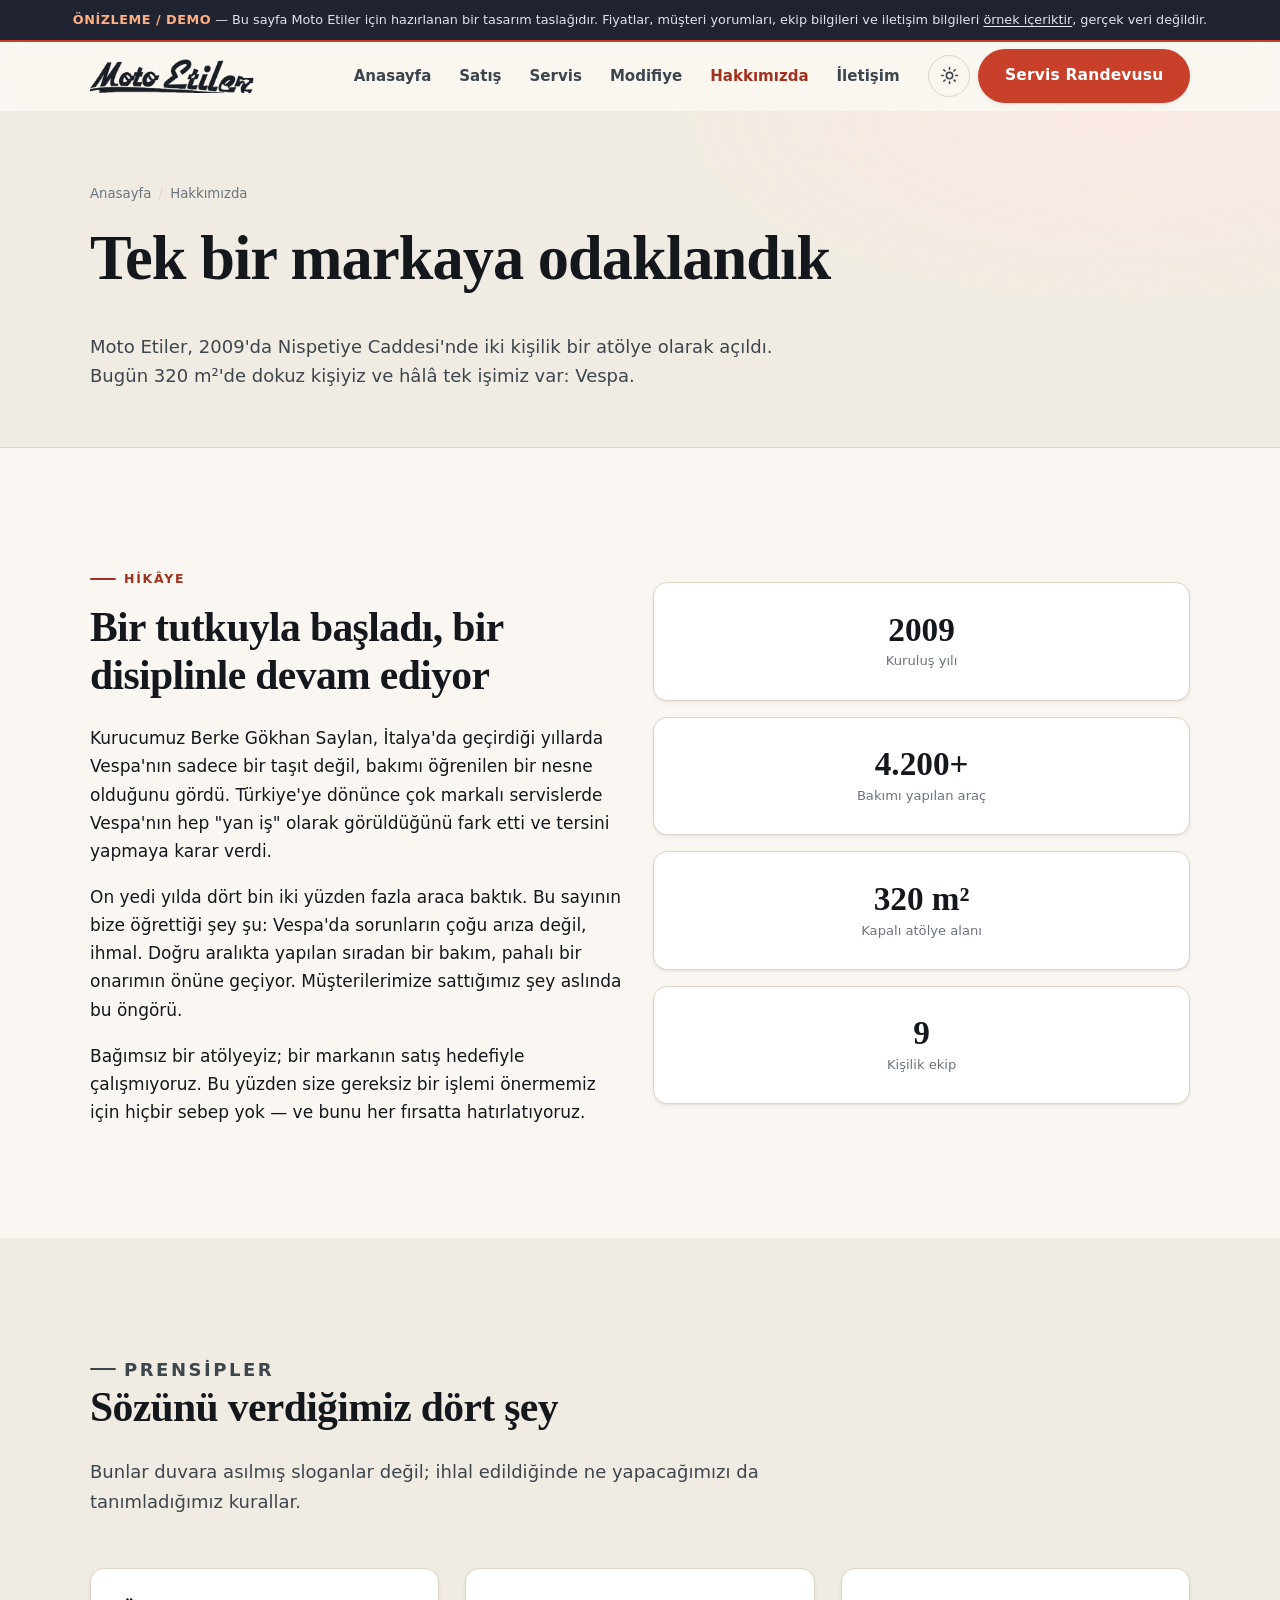
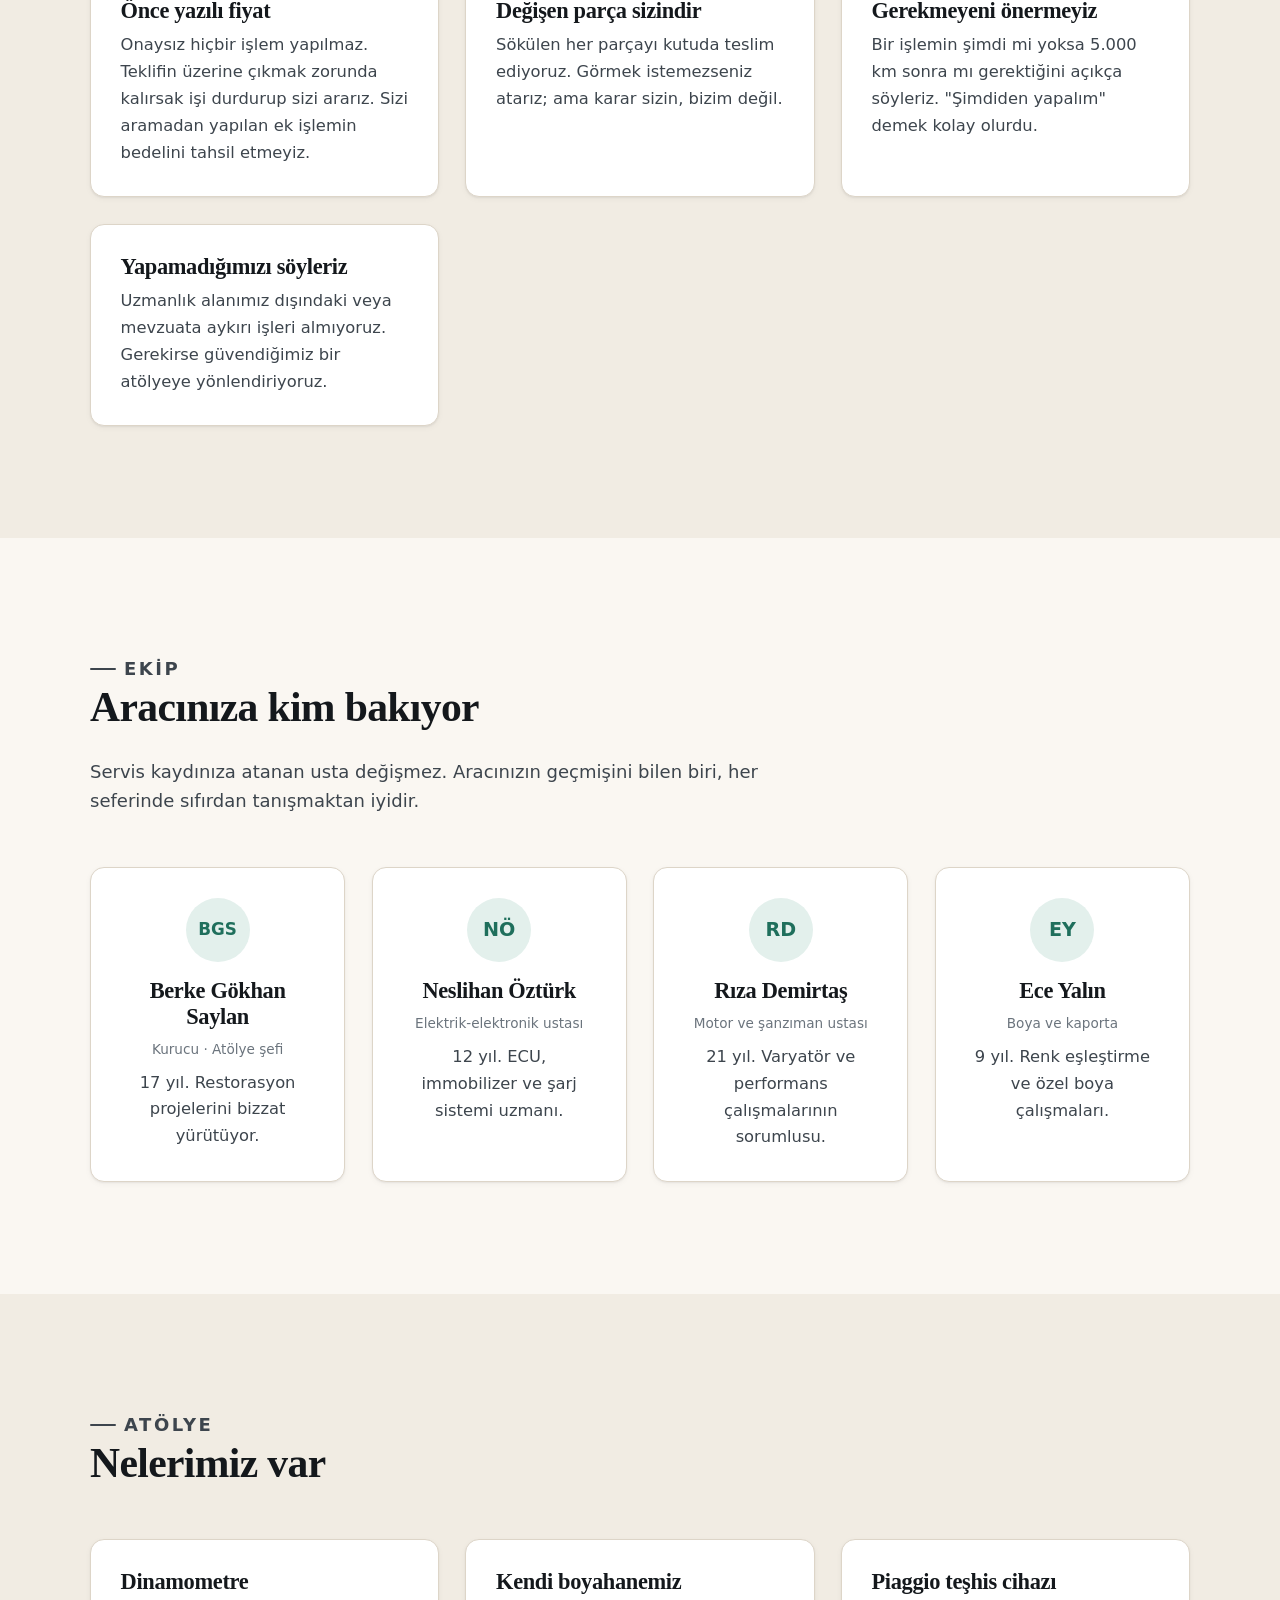
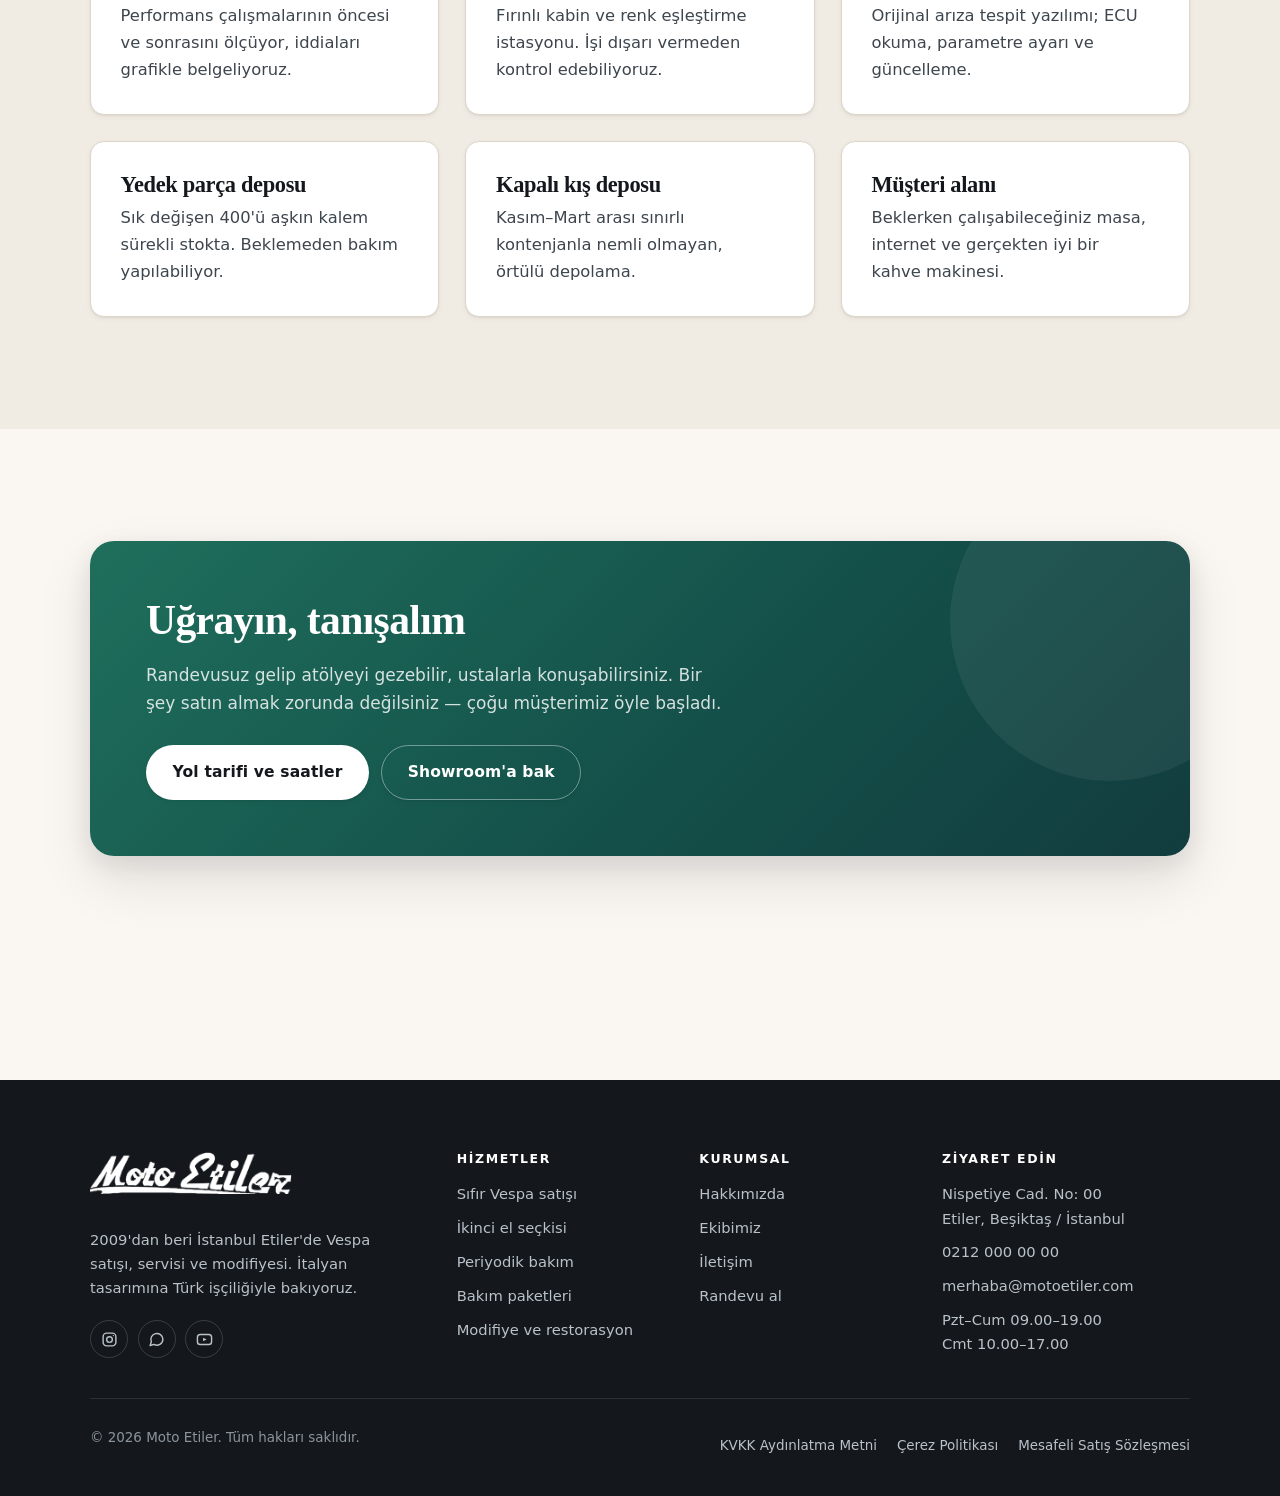
==== commit 0ed999c9: "Kurucu adini Berke Gokhan Saylan olarak guncelle Co-Authored-By: Claude Opus 5 <noreply@anthropic.co" ====
--- a/hakkimizda.html
+++ b/hakkimizda.html
@@ -77,7 +77,7 @@
       <div>
         <p class="eyebrow">Hikâye</p>
         <h2>Bir tutkuyla başladı, bir disiplinle devam ediyor</h2>
-        <p>Kurucumuz Kaan Beyoğlu, İtalya'da geçirdiği yıllarda Vespa'nın sadece bir taşıt değil, bakımı öğrenilen bir nesne olduğunu gördü. Türkiye'ye dönünce çok markalı servislerde Vespa'nın hep "yan iş" olarak görüldüğünü fark etti ve tersini yapmaya karar verdi.</p>
+        <p>Kurucumuz Berke Gökhan Saylan, İtalya'da geçirdiği yıllarda Vespa'nın sadece bir taşıt değil, bakımı öğrenilen bir nesne olduğunu gördü. Türkiye'ye dönünce çok markalı servislerde Vespa'nın hep "yan iş" olarak görüldüğünü fark etti ve tersini yapmaya karar verdi.</p>
         <p>On yedi yılda dört bin iki yüzden fazla araca baktık. Bu sayının bize öğrettiği şey şu: Vespa'da sorunların çoğu arıza değil, ihmal. Doğru aralıkta yapılan sıradan bir bakım, pahalı bir onarımın önüne geçiyor. Müşterilerimize sattığımız şey aslında bu öngörü.</p>
         <p>Bağımsız bir atölyeyiz; bir markanın satış hedefiyle çalışmıyoruz. Bu yüzden size gereksiz bir işlemi önermemiz için hiçbir sebep yok — ve bunu her fırsatta hatırlatıyoruz.</p>
       </div>
@@ -146,8 +146,8 @@
 
       <div class="grid grid--4">
         <article class="card reveal" style="text-align:center">
-          <span class="avatar" style="width:64px;height:64px;font-size:1.2rem;margin:0 auto 1rem" aria-hidden="true">KB</span>
-          <h3>Kaan Beyoğlu</h3>
+          <span class="avatar" style="width:64px;height:64px;font-size:1.05rem;margin:0 auto 1rem" aria-hidden="true">BGS</span>
+          <h3>Berke Gökhan Saylan</h3>
           <p style="font-size:.85rem;color:var(--ink-3);margin-bottom:.6rem">Kurucu · Atölye şefi</p>
           <p>17 yıl. Restorasyon projelerini bizzat yürütüyor.</p>
         </article>
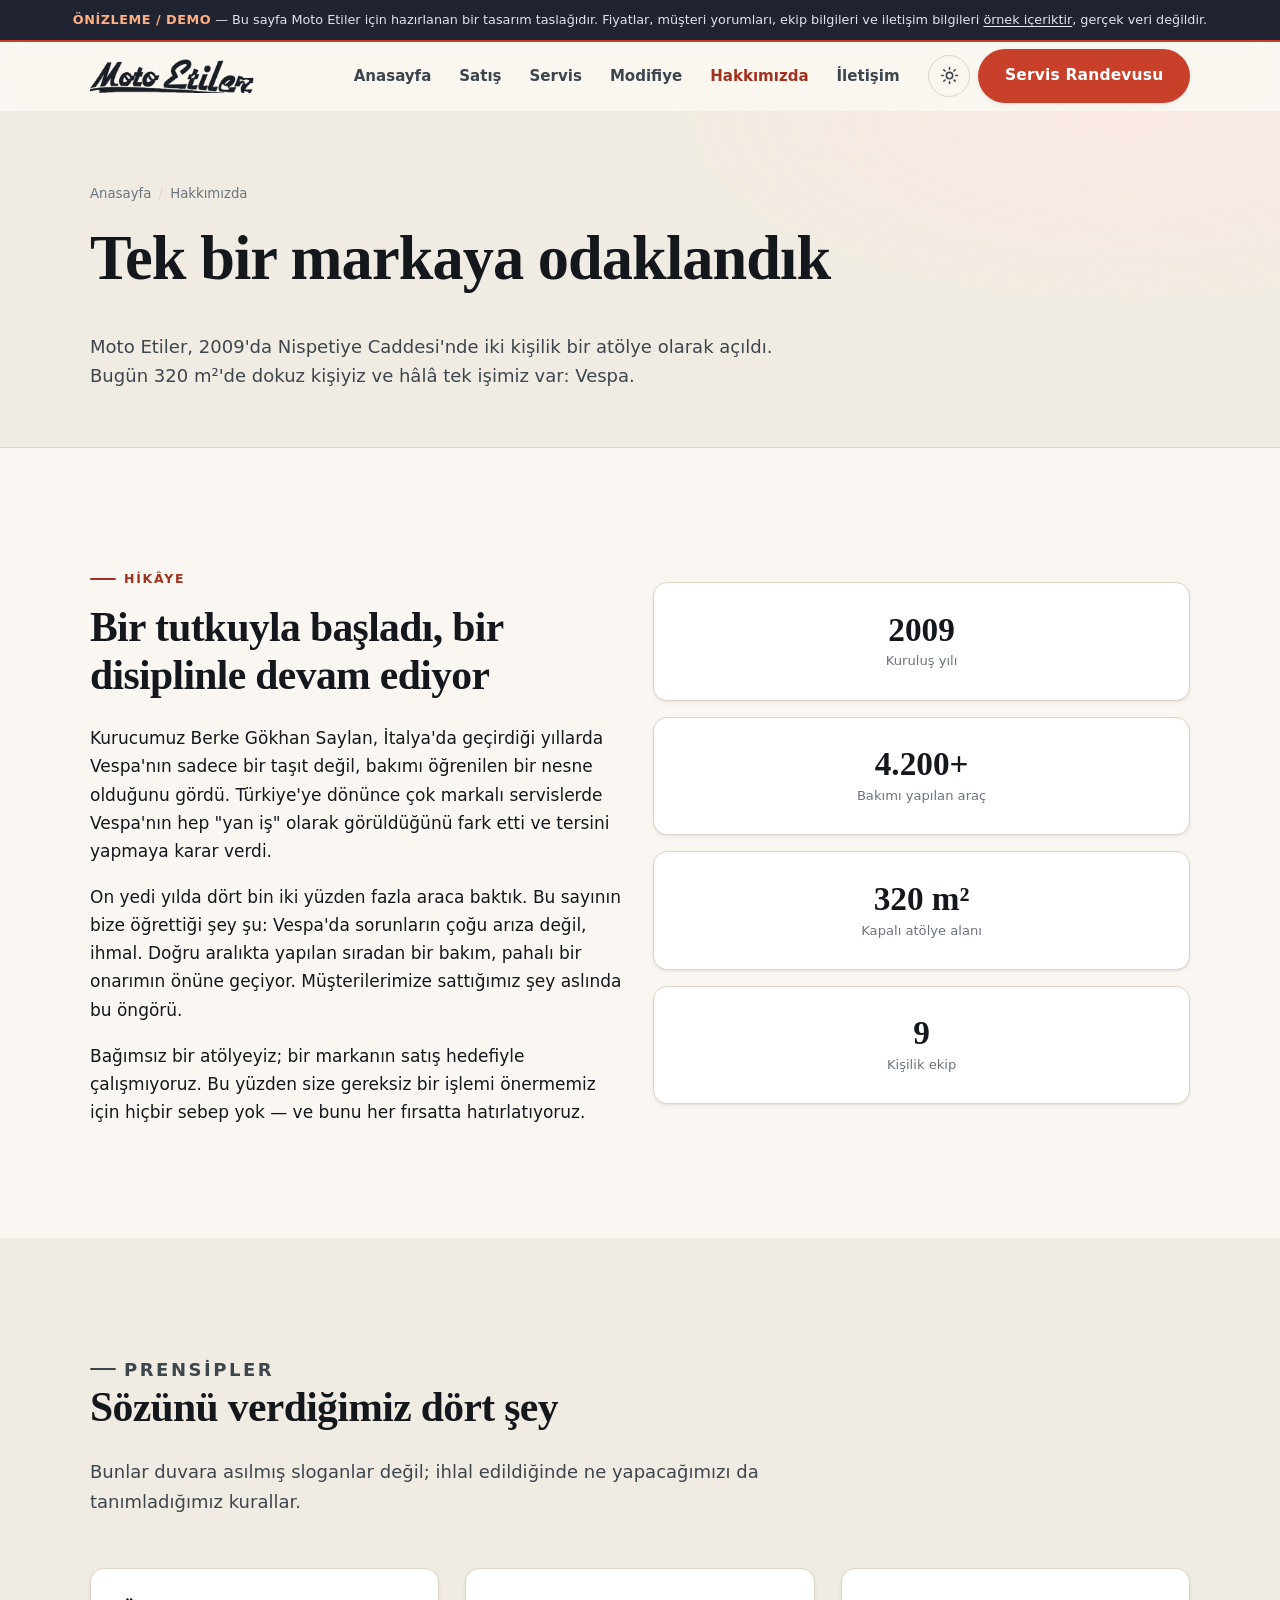
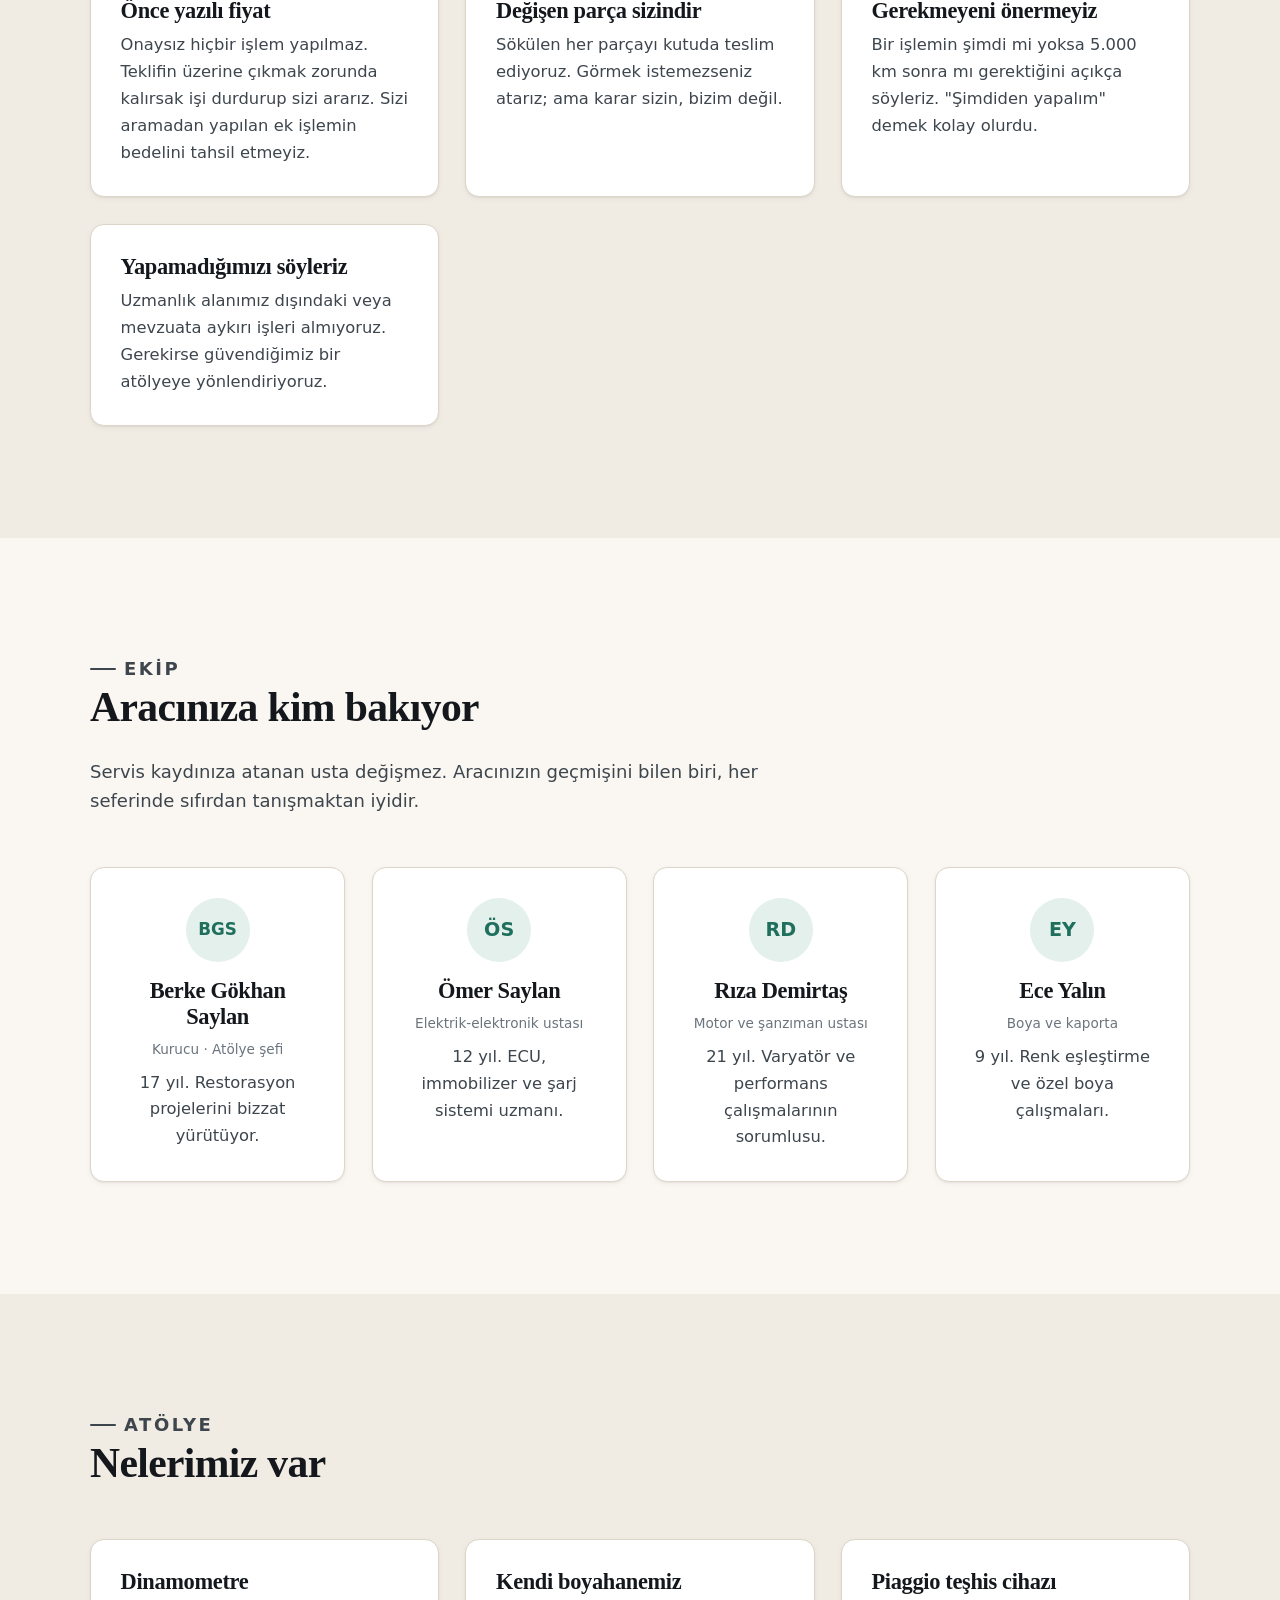
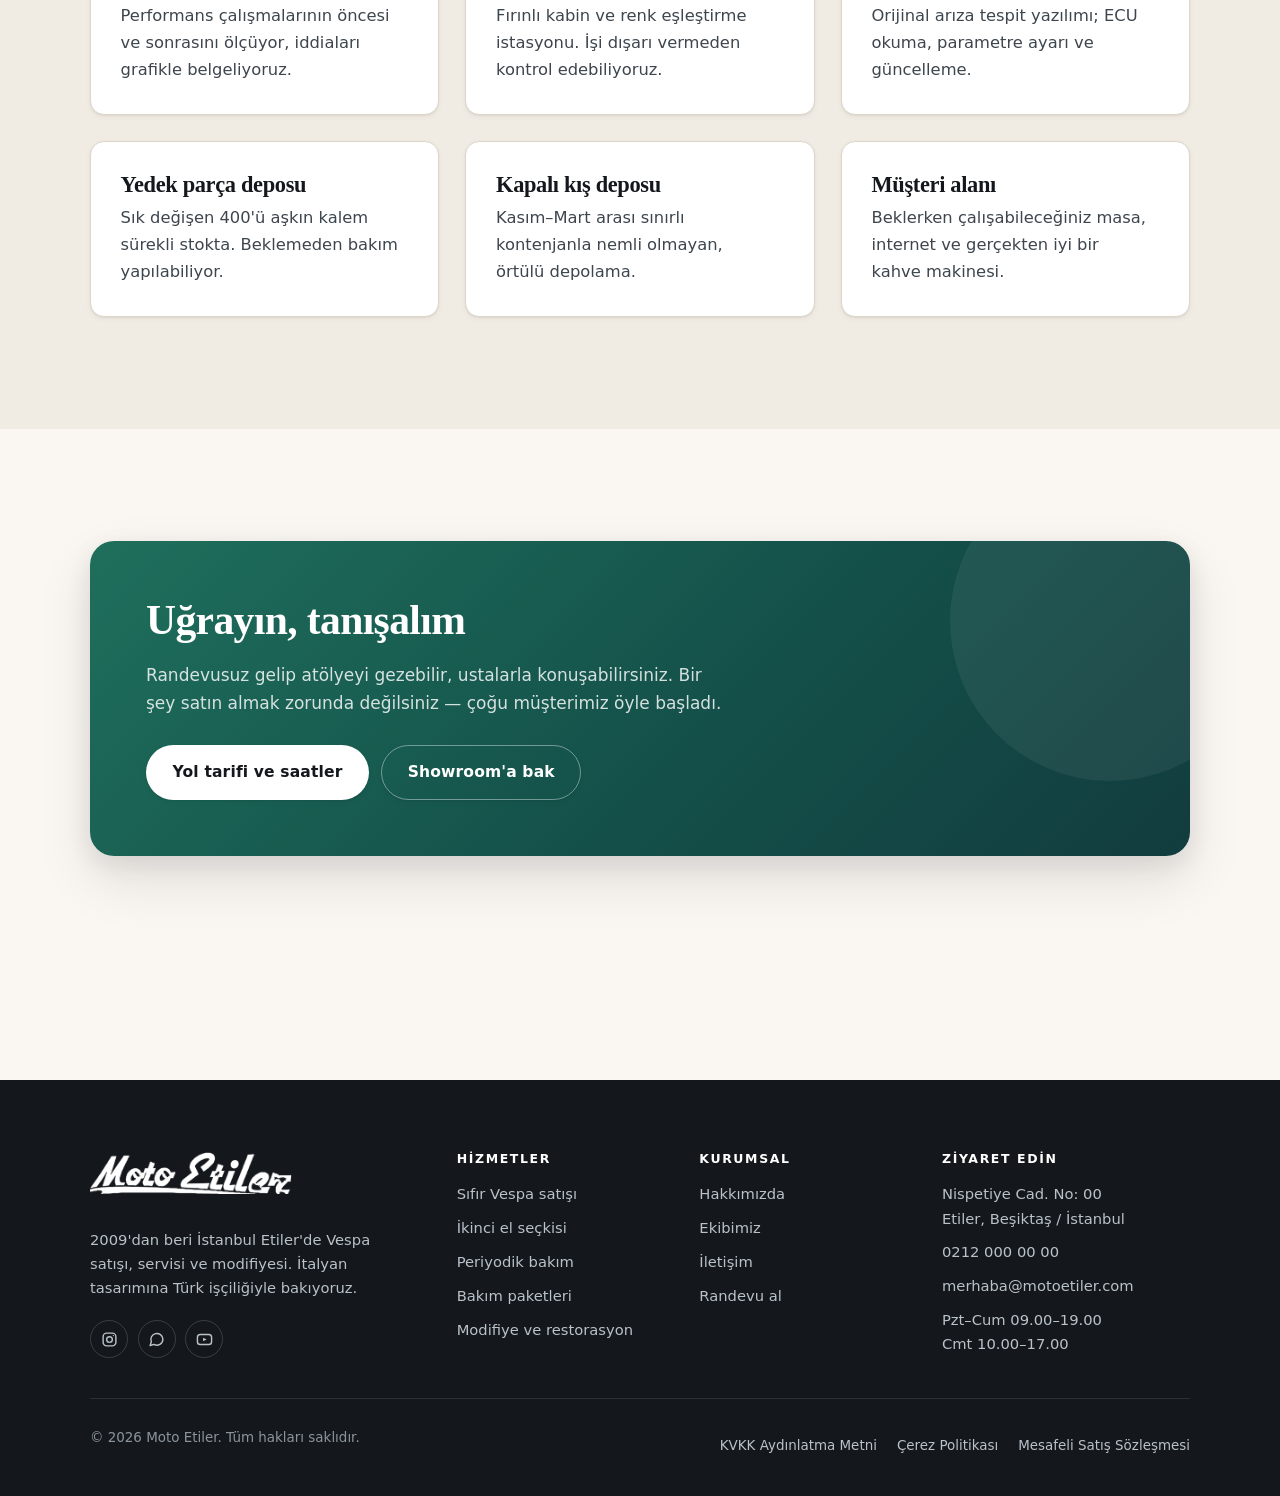
==== commit 3502dead: "Ekip: Neslihan Ozturk -> Omer Saylan Co-Authored-By: Claude Opus 5 <noreply@anthropic.com>" ====
--- a/hakkimizda.html
+++ b/hakkimizda.html
@@ -152,8 +152,8 @@
           <p>17 yıl. Restorasyon projelerini bizzat yürütüyor.</p>
         </article>
         <article class="card reveal" style="text-align:center">
-          <span class="avatar" style="width:64px;height:64px;font-size:1.2rem;margin:0 auto 1rem" aria-hidden="true">NÖ</span>
-          <h3>Neslihan Öztürk</h3>
+          <span class="avatar" style="width:64px;height:64px;font-size:1.2rem;margin:0 auto 1rem" aria-hidden="true">ÖS</span>
+          <h3>Ömer Saylan</h3>
           <p style="font-size:.85rem;color:var(--ink-3);margin-bottom:.6rem">Elektrik-elektronik ustası</p>
           <p>12 yıl. ECU, immobilizer ve şarj sistemi uzmanı.</p>
         </article>
